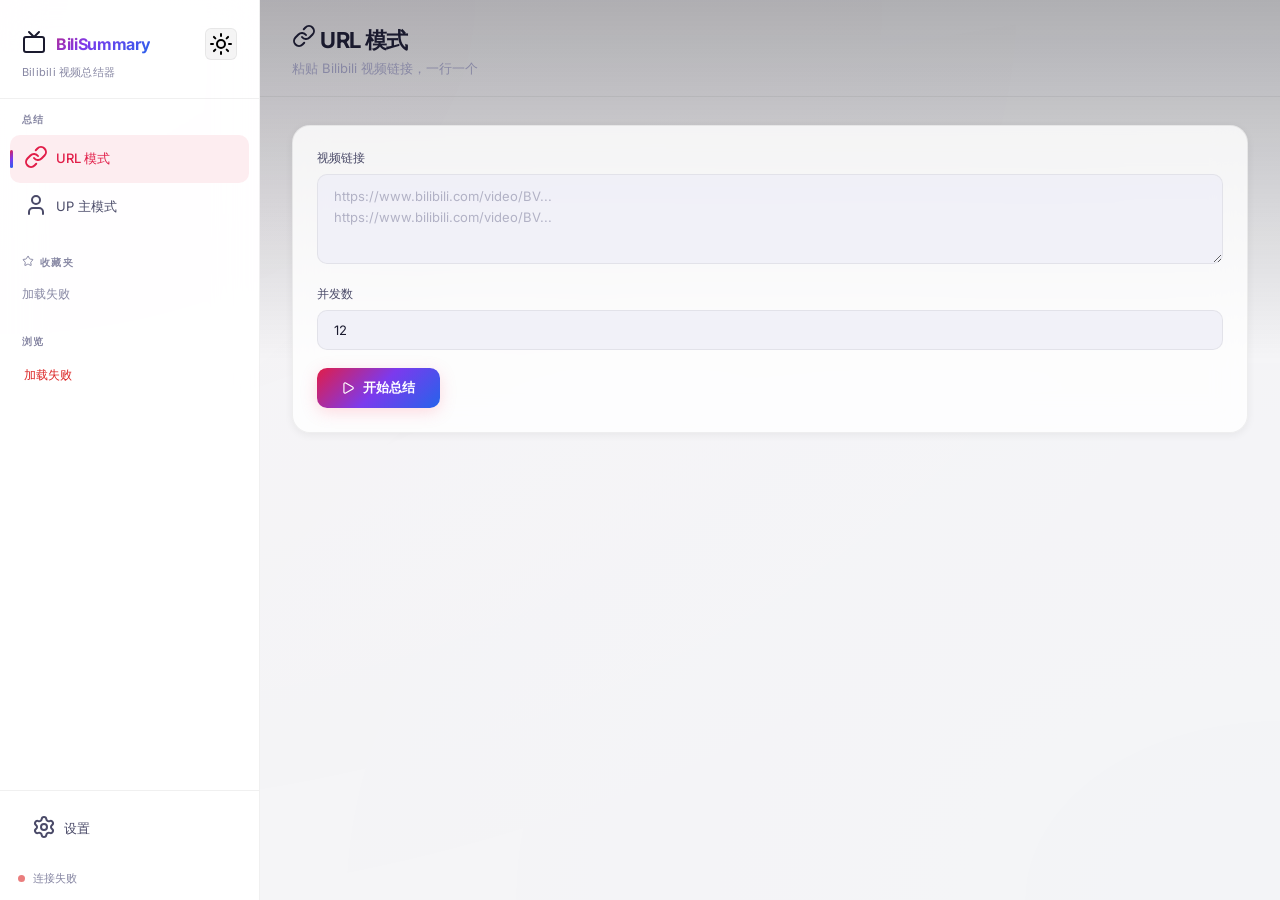
==== static/index.html @ d5f8e728 "improve: 全面优化 - 浏览页按钮/ASR重试/Lucide离线/loading状态/依赖补全" ====
<!DOCTYPE html>
<html lang="zh-CN">

<head>
    <meta charset="UTF-8">
    <meta name="viewport" content="width=device-width, initial-scale=1.0">
    <title>Bilibili 视频总结器</title>
    <link rel="stylesheet" href="/static/style.css">
    <script src="/static/lucide.min.js"></script>
</head>

<body>
    <!-- Floating toast notifications -->
    <div id="toastContainer" class="toast-container"></div>
    <div class="app">
        <!-- Sidebar -->
        <aside class="sidebar">
            <div class="sidebar-header">
                <div class="header-row">
                    <h1><span class="icon"><i data-lucide="tv" class="lucide-icon"></i></span> BiliSummary</h1>
                    <button class="theme-toggle" id="themeToggle" onclick="toggleTheme()" title="切换主题">
                        <i data-lucide="moon" class="lucide-icon" id="themeIcon"></i>
                    </button>
                </div>
                <div class="subtitle">Bilibili 视频总结器</div>
            </div>
            <nav class="sidebar-nav">
                <!-- Summarize -->
                <div class="nav-section">
                    <div class="nav-section-title">总结</div>
                    <div class="nav-item active" data-page="url-page">
                        <span class="icon"><i data-lucide="link" class="lucide-icon"></i></span> URL 模式
                    </div>
                    <div class="nav-item" data-page="user-page">
                        <span class="icon"><i data-lucide="user" class="lucide-icon"></i></span> UP 主模式
                    </div>
                </div>
                <!-- Favorites — dynamically populated -->
                <div class="nav-section">
                    <div class="nav-section-title"><i data-lucide="star" class="lucide-icon"
                            style="width:12px;height:12px;vertical-align:-1px;margin-right:2px;"></i> 收藏夹</div>
                    <div id="sidebarFavorites"></div>
                </div>
                <!-- Browse — dynamically populated -->
                <div class="nav-section">
                    <div class="nav-section-title">浏览</div>
                    <div id="sidebarBrowse"></div>
                </div>
            </nav>
            <div class="sidebar-footer">
                <div class="nav-item" data-page="settings-page" style="margin-bottom:8px;">
                    <span class="icon"><i data-lucide="settings" class="lucide-icon"></i></span> 设置
                </div>
                <div class="status-row">
                    <span class="status-dot" id="statusDot"></span>
                    <span class="status-text" id="statusText">检查中...</span>
                </div>
                <button class="btn-footer" id="loginBtn" onclick="startLogin()" style="display:none;">
                    <i data-lucide="key-round" class="lucide-icon" style="width:14px;height:14px;"></i> 登录
                </button>
                <button class="btn-footer btn-footer-danger" id="logoutBtn" onclick="doLogout()"
                    style="display:none;">退出登录</button>
            </div>
        </aside>

        <!-- Main Content -->
        <main class="main">
            <!-- URL Page -->
            <div class="page active" id="url-page">
                <div class="main-header">
                    <h2><i data-lucide="link" class="lucide-icon"></i> URL 模式</h2>
                    <p>粘贴 Bilibili 视频链接，一行一个</p>
                </div>
                <div class="main-body">
                    <div class="card">
                        <div class="form-group">
                            <label>视频链接</label>
                            <textarea id="urlInput"
                                placeholder="https://www.bilibili.com/video/BV...&#10;https://www.bilibili.com/video/BV..."></textarea>
                        </div>
                        <div class="input-row">
                            <div class="form-group">
                                <label>并发数</label>
                                <input class="input" id="urlConcurrency" type="number" value="12">
                            </div>
                        </div>
                        <button class="btn btn-primary" id="urlSubmit" onclick="submitURL()">
                            <i data-lucide="play" class="lucide-icon" style="width:14px;height:14px;"></i> 开始总结
                        </button>
                    </div>
                    <div class="progress-area" id="urlProgress">
                        <div class="card">
                            <div class="card-title"><i data-lucide="bar-chart-3" class="lucide-icon"
                                    style="width:15px;height:15px;"></i> 进度</div>
                            <div class="progress-bar-container">
                                <div class="progress-bar" id="urlProgressBar"></div>
                            </div>
                            <div class="progress-stats" id="urlStats"></div>
                            <div class="log-container" id="urlLog"></div>
                        </div>
                    </div>
                    <div class="results-area" id="urlResults"></div>
                </div>
            </div>

            <!-- User Page -->
            <div class="page" id="user-page">
                <div class="main-header">
                    <h2><i data-lucide="user" class="lucide-icon"></i> UP 主模式</h2>
                    <p>输入 UP 主的名字或 UID，批量总结视频</p>
                </div>
                <div class="main-body">
                    <div class="card">
                        <div class="form-group">
                            <label>UP 主名字 / UID</label>
                            <input class="input" id="userInput" placeholder="例如：成长曲奇 或 3493293337873099">
                        </div>
                        <div class="input-row">
                            <div class="form-group">
                                <label>视频数量</label>
                                <input class="input" id="userCount" type="number" value="50">
                            </div>
                            <div class="form-group">
                                <label>并发数</label>
                                <input class="input" id="userConcurrency" type="number" value="12">
                            </div>
                        </div>
                        <button class="btn btn-primary" id="userSubmit" onclick="submitUser()">
                            <i data-lucide="play" class="lucide-icon" style="width:14px;height:14px;"></i> 开始总结
                        </button>
                    </div>
                    <div class="progress-area" id="userProgress">
                        <div class="card">
                            <div class="card-title"><i data-lucide="bar-chart-3" class="lucide-icon"
                                    style="width:15px;height:15px;"></i> 进度</div>
                            <div class="progress-bar-container">
                                <div class="progress-bar" id="userProgressBar"></div>
                            </div>
                            <div class="progress-stats" id="userStats"></div>
                            <div class="log-container" id="userLog"></div>
                        </div>
                    </div>
                    <div class="results-area" id="userResults"></div>
                </div>
            </div>

            <!-- Favorites Browse Page -->
            <div class="page" id="fav-page">
                <div class="main-header">
                    <h2 id="favBrowseTitle"><i data-lucide="star" class="lucide-icon"></i> 收藏夹</h2>
                    <p id="favBrowseSubtitle">选择左侧收藏夹查看视频</p>
                </div>
                <div class="main-body">
                    <div class="video-grid" id="favVideoGrid"></div>
                    <div class="fav-auto-progress" id="favAutoProgress"></div>
                    <div class="load-more-container" id="favLoadMore" style="display:none;">
                        <button class="btn btn-secondary" onclick="loadMoreFavoriteVideos()">加载更多</button>
                    </div>
                    <!-- Reading view -->
                    <div class="reading-view" id="favReadingView" style="display:none;">
                        <div class="reading-header"
                            style="display:flex;justify-content:space-between;align-items:center;margin-bottom:12px;">
                            <div class="back-btn" onclick="closeFavReading()" style="margin-bottom:0;">← 返回列表</div>
                            <div id="favReadingActions" style="display:flex;gap:8px;"></div>
                        </div>
                        <div class="reading-content" id="favReadingContent"></div>
                    </div>
                </div>
            </div>

            <!-- Browse Page -->
            <div class="page" id="browse-page">
                <div class="main-header" id="browseHeader">
                    <h2 id="browseTitle"><i data-lucide="book-open" class="lucide-icon"></i> 浏览总结</h2>
                    <p id="browseSubtitle">选择左侧分类查看</p>
                </div>
                <div class="main-body">
                    <div id="browseList"></div>
                    <div class="reading-view" id="readingView">
                        <div class="back-btn" onclick="closeReading()">← 返回列表</div>
                        <div id="readingActions" style="display:flex;gap:8px;margin-bottom:8px;"></div>
                        <div class="reading-content" id="readingContent"></div>
                    </div>
                </div>
            </div>

            <!-- Settings Page -->
            <div class="page" id="settings-page">
                <div class="main-header">
                    <h2><i data-lucide="settings" class="lucide-icon"></i> 设置</h2>
                    <p>API 配置与模型选择</p>
                </div>
                <div class="main-body">
                    <div class="card">
                        <div class="card-title"><i data-lucide="key-round" class="lucide-icon"
                                style="width:15px;height:15px;"></i> API 配置</div>
                        <div class="form-group">
                            <label>API Base URL</label>
                            <input class="input" id="settingsBaseUrl"
                                placeholder="https://open.bigmodel.cn/api/anthropic">
                        </div>
                        <div class="form-group">
                            <label>API Token</label>
                            <div style="display:flex;gap:8px;">
                                <input class="input" id="settingsToken" type="password" placeholder="输入 API Token"
                                    style="flex:1;">
                                <button class="btn btn-secondary" onclick="toggleTokenVisibility()"
                                    style="padding:6px 10px;font-size:12px;" id="toggleTokenBtn">
                                    <i data-lucide="eye" class="lucide-icon" style="width:14px;height:14px;"
                                        id="tokenEyeIcon"></i>
                                </button>
                            </div>
                        </div>
                        <div class="form-group">
                            <label>默认模型</label>
                            <input class="input" id="settingsModel" placeholder="手动输入模型名称，或从下方列表选择">
                        </div>
                        <button class="btn btn-primary" onclick="saveSettings()" style="margin-top:8px;">
                            <i data-lucide="save" class="lucide-icon" style="width:14px;height:14px;"></i> 保存配置
                        </button>
                        <div id="settingsSaveStatus" style="margin-top:8px;font-size:13px;"></div>
                    </div>
                    <div class="card" style="margin-top:16px;">
                        <div style="display:flex;justify-content:space-between;align-items:center;">
                            <div class="card-title" style="margin:0;"><i data-lucide="cpu" class="lucide-icon"
                                    style="width:15px;height:15px;"></i> 可用模型</div>
                            <button class="btn btn-secondary" onclick="loadModels()"
                                style="padding:4px 12px;font-size:12px;">
                                <i data-lucide="refresh-cw" class="lucide-icon" style="width:12px;height:12px;"></i>
                                刷新列表
                            </button>
                        </div>
                        <div id="modelList" style="margin-top:12px;">
                            <p style="color:var(--text-muted);font-size:13px;">点击「刷新列表」获取可用模型</p>
                        </div>
                    </div>
                </div>
            </div>
        </main>
    </div>

    <!-- QR Login Modal -->
    <div class="modal-overlay" id="loginModal">
        <div class="modal">
            <div class="modal-header">
                <h3><i data-lucide="smartphone" class="lucide-icon"></i> 扫码登录 Bilibili</h3>
                <div class="modal-close" onclick="closeLoginModal()">✕</div>
            </div>
            <div class="modal-body">
                <div class="qr-container" id="qrContainer">
                    <div class="qr-loading"><span class="spinner"></span> 生成二维码中...</div>
                </div>
                <div class="qr-status" id="qrStatus">请使用 Bilibili App 扫描二维码</div>
            </div>
        </div>
    </div>

    <script src="/static/app.js"></script>
    <script>
        // Initialize Lucide icons after DOM & app.js loaded
        lucide.createIcons();
    </script>
</body>

</html>
---- static/style.css ----
/* =============================================
   BiliSummary — Premium Dark Glassmorphism
   ============================================= */

@import url('https://fonts.googleapis.com/css2?family=Inter:wght@300;400;500;600;700&display=swap');

:root {
    /* ---- Background ---- */
    --bg-base: #08080e;
    --bg-sidebar: rgba(14, 14, 22, 0.92);
    --bg-card: rgba(18, 18, 32, 0.72);
    --bg-card-hover: rgba(24, 24, 42, 0.82);
    --bg-input: rgba(16, 16, 30, 0.85);
    --bg-elevated: rgba(28, 28, 48, 0.6);

    /* ---- Borders ---- */
    --border: rgba(255, 255, 255, 0.05);
    --border-hover: rgba(255, 255, 255, 0.1);
    --border-focus: rgba(251, 113, 133, 0.4);

    /* ---- Text ---- */
    --text-primary: #f0f0f8;
    --text-secondary: #9494b0;
    --text-muted: #5a5a72;

    /* ---- Bilibili-inspired accent (pink→blue gradient) ---- */
    --accent: #fb7185;
    --accent-hover: #f472b6;
    --accent-blue: #60a5fa;
    --accent-glow: rgba(251, 113, 133, 0.18);
    --accent-gradient: linear-gradient(135deg, #fb7185, #a78bfa, #60a5fa);

    /* ---- Semantic ---- */
    --success: #34d399;
    --warning: #fbbf24;
    --error: #f87171;
    --info: #60a5fa;

    /* ---- Shapes ---- */
    --radius-xs: 6px;
    --radius-sm: 10px;
    --radius-md: 14px;
    --radius-lg: 18px;

    --shadow-sm: 0 2px 8px rgba(0, 0, 0, 0.4);
    --shadow-md: 0 8px 32px rgba(0, 0, 0, 0.5);
    --shadow-glow: 0 0 40px rgba(251, 113, 133, 0.08);

    /* ---- Log container ---- */
    --log-bg: rgba(0, 0, 0, 0.35);
    --log-border: rgba(255, 255, 255, 0.03);
}

/* ---- Light Mode ---- */
[data-theme="light"] {
    --bg-base: #f5f5f7;
    --bg-sidebar: rgba(255, 255, 255, 0.92);
    --bg-card: rgba(255, 255, 255, 0.8);
    --bg-card-hover: rgba(245, 245, 250, 0.9);
    --bg-input: rgba(240, 240, 248, 0.9);
    --bg-elevated: rgba(250, 250, 255, 0.7);

    --border: rgba(0, 0, 0, 0.06);
    --border-hover: rgba(0, 0, 0, 0.12);
    --border-focus: rgba(219, 39, 119, 0.4);

    --text-primary: #1a1a2e;
    --text-secondary: #4a4a68;
    --text-muted: #8888a4;

    --accent: #e11d48;
    --accent-hover: #db2777;
    --accent-glow: rgba(225, 29, 72, 0.08);
    --accent-gradient: linear-gradient(135deg, #e11d48, #7c3aed, #2563eb);

    --success: #059669;
    --warning: #d97706;
    --error: #dc2626;
    --info: #2563eb;

    --shadow-sm: 0 2px 8px rgba(0, 0, 0, 0.06);
    --shadow-md: 0 8px 32px rgba(0, 0, 0, 0.1);
    --shadow-glow: 0 0 40px rgba(225, 29, 72, 0.04);

    --log-bg: rgba(0, 0, 0, 0.03);
    --log-border: rgba(0, 0, 0, 0.06);
}

* {
    margin: 0;
    padding: 0;
    box-sizing: border-box;
}

body {
    font-family: 'Inter', -apple-system, BlinkMacSystemFont, 'SF Pro Display', sans-serif;
    background: var(--bg-base);
    color: var(--text-primary);
    height: 100vh;
    overflow: hidden;
    -webkit-font-smoothing: antialiased;
    -moz-osx-font-smoothing: grayscale;
}

/* ---- Ambient background glow ---- */
body::before {
    content: '';
    position: fixed;
    top: -50%;
    left: -50%;
    width: 200%;
    height: 200%;
    background: radial-gradient(ellipse at 25% 25%, rgba(251, 113, 133, 0.04) 0%, transparent 50%),
        radial-gradient(ellipse at 75% 75%, rgba(96, 165, 250, 0.03) 0%, transparent 50%);
    pointer-events: none;
    z-index: 0;
    transition: opacity 0.3s ease;
}

[data-theme="light"] body::before {
    opacity: 0.3;
}

/* ---- Theme Toggle Button ---- */
.header-row {
    display: flex;
    align-items: center;
    justify-content: space-between;
}

.theme-toggle {
    width: 32px;
    height: 32px;
    border: 1px solid var(--border);
    border-radius: var(--radius-xs);
    background: rgba(255, 255, 255, 0.04);
    cursor: pointer;
    font-size: 16px;
    display: flex;
    align-items: center;
    justify-content: center;
    transition: all 0.25s ease;
    -webkit-app-region: no-drag;
}

.theme-toggle:hover {
    background: rgba(255, 255, 255, 0.08);
    border-color: var(--border-hover);
    transform: rotate(15deg);
}

[data-theme="light"] .theme-toggle {
    background: rgba(0, 0, 0, 0.04);
}

[data-theme="light"] .theme-toggle:hover {
    background: rgba(0, 0, 0, 0.08);
}

/* ===================== LAYOUT ===================== */
.app {
    display: flex;
    height: 100vh;
    position: relative;
    z-index: 1;
}

/* ===================== SIDEBAR ===================== */
.sidebar {
    width: 260px;
    min-width: 260px;
    background: var(--bg-sidebar);
    border-right: 1px solid var(--border);
    display: flex;
    flex-direction: column;
    backdrop-filter: blur(20px) saturate(1.2);
    -webkit-app-region: drag;
}

.sidebar-header {
    padding: 28px 22px 18px;
    border-bottom: 1px solid var(--border);
}

.sidebar-header h1 {
    font-size: 16px;
    font-weight: 700;
    display: flex;
    align-items: center;
    gap: 10px;
    letter-spacing: -0.02em;
    background: var(--accent-gradient);
    -webkit-background-clip: text;
    -webkit-text-fill-color: transparent;
    background-clip: text;
}

.sidebar-header h1 .icon {
    font-size: 22px;
    -webkit-text-fill-color: initial;
}

.sidebar-header .subtitle {
    font-size: 11px;
    color: var(--text-muted);
    margin-top: 5px;
    letter-spacing: 0.02em;
}

.sidebar-nav {
    flex: 1;
    padding: 14px 10px;
    overflow-y: auto;
    -webkit-app-region: no-drag;
}

.nav-section {
    margin-bottom: 24px;
}

.nav-section-title {
    font-size: 10px;
    font-weight: 600;
    text-transform: uppercase;
    letter-spacing: 1.2px;
    color: var(--text-muted);
    padding: 0 12px;
    margin-bottom: 8px;
}

/* ---- Nav Items ---- */
.nav-item {
    display: flex;
    align-items: center;
    gap: 10px;
    padding: 10px 14px;
    border-radius: var(--radius-sm);
    cursor: pointer;
    font-size: 13px;
    font-weight: 400;
    color: var(--text-secondary);
    transition: all 0.2s cubic-bezier(0.4, 0, 0.2, 1);
    -webkit-app-region: no-drag;
    position: relative;
}

.nav-item:hover {
    background: rgba(255, 255, 255, 0.04);
    color: var(--text-primary);
    transform: translateX(2px);
}

.nav-item.active {
    background: var(--accent-glow);
    color: var(--accent);
    font-weight: 500;
}

.nav-item.active::before {
    content: '';
    position: absolute;
    left: 0;
    top: 50%;
    transform: translateY(-50%);
    width: 3px;
    height: 18px;
    background: var(--accent-gradient);
    border-radius: 2px;
}

.nav-item .icon {
    font-size: 16px;
    width: 22px;
    text-align: center;
}

/* ---- Expandable Parents ---- */
.nav-parent {
    display: flex;
    align-items: center;
    gap: 10px;
    padding: 10px 14px;
    border-radius: var(--radius-sm);
    cursor: pointer;
    font-size: 13px;
    color: var(--text-secondary);
    transition: all 0.2s cubic-bezier(0.4, 0, 0.2, 1);
    -webkit-app-region: no-drag;
    user-select: none;
}

.nav-parent:hover {
    background: rgba(255, 255, 255, 0.04);
    color: var(--text-primary);
}

.nav-parent .label {
    flex: 1;
    font-weight: 450;
}

.nav-parent .count {
    font-size: 10px;
    font-weight: 500;
    background: rgba(255, 255, 255, 0.06);
    padding: 2px 7px;
    border-radius: 10px;
    color: var(--text-muted);
}

.nav-parent .chevron {
    font-size: 10px;
    color: var(--text-muted);
    transition: transform 0.25s cubic-bezier(0.4, 0, 0.2, 1);
}

.nav-parent.expanded .chevron {
    transform: rotate(90deg);
}

.nav-children {
    display: none;
    padding-left: 20px;
    overflow: hidden;
}

.nav-parent.expanded+.nav-children {
    display: block;
    animation: slideDown 0.2s ease;
}

@keyframes slideDown {
    from {
        opacity: 0;
        transform: translateY(-4px);
    }

    to {
        opacity: 1;
        transform: translateY(0);
    }
}

.nav-child {
    display: flex;
    align-items: center;
    gap: 8px;
    padding: 8px 12px;
    border-radius: var(--radius-xs);
    cursor: pointer;
    font-size: 12px;
    color: var(--text-muted);
    transition: all 0.2s cubic-bezier(0.4, 0, 0.2, 1);
    -webkit-app-region: no-drag;
}

.nav-child:hover {
    background: rgba(255, 255, 255, 0.04);
    color: var(--text-secondary);
    transform: translateX(2px);
}

.nav-child.active {
    background: var(--accent-glow);
    color: var(--accent);
    font-weight: 500;
}

.nav-child .child-label {
    flex: 1;
    overflow: hidden;
    text-overflow: ellipsis;
    white-space: nowrap;
}

.nav-child .child-count {
    font-size: 10px;
    color: var(--text-muted);
    opacity: 0.7;
}

/* ---- Status Footer ---- */
.sidebar-footer {
    padding: 14px 18px;
    border-top: 1px solid var(--border);
    -webkit-app-region: no-drag;
    display: flex;
    flex-direction: column;
    gap: 10px;
}

.status-row {
    display: flex;
    align-items: center;
    gap: 8px;
}

.status-dot {
    width: 7px;
    height: 7px;
    border-radius: 50%;
    flex-shrink: 0;
}

.status-dot.online {
    background: var(--success);
    box-shadow: 0 0 8px rgba(52, 211, 153, 0.5);
    animation: pulse 2s ease infinite;
}

.status-dot.offline {
    background: var(--error);
    opacity: 0.6;
}

@keyframes pulse {

    0%,
    100% {
        opacity: 1;
    }

    50% {
        opacity: 0.5;
    }
}

.status-text {
    font-size: 11px;
    color: var(--text-muted);
    letter-spacing: 0.01em;
}

.btn-footer {
    width: 100%;
    padding: 8px 14px;
    border: 1px solid var(--border);
    border-radius: var(--radius-xs);
    background: rgba(255, 255, 255, 0.04);
    color: var(--text-secondary);
    font-family: inherit;
    font-size: 12px;
    font-weight: 500;
    cursor: pointer;
    transition: all 0.2s ease;
    display: flex;
    align-items: center;
    justify-content: center;
    gap: 6px;
}

.btn-footer:hover {
    background: rgba(255, 255, 255, 0.08);
    border-color: var(--border-hover);
    color: var(--text-primary);
}

.btn-footer-danger:hover {
    background: rgba(248, 113, 113, 0.1);
    border-color: rgba(248, 113, 113, 0.3);
    color: var(--error);
}

/* ===================== MODAL ===================== */
.modal-overlay {
    display: none;
    position: fixed;
    top: 0;
    left: 0;
    width: 100%;
    height: 100%;
    background: rgba(0, 0, 0, 0.65);
    backdrop-filter: blur(8px);
    z-index: 1000;
    justify-content: center;
    align-items: center;
}

.modal-overlay.active {
    display: flex;
    animation: fadeIn 0.25s ease;
}

@keyframes fadeIn {
    from {
        opacity: 0;
    }

    to {
        opacity: 1;
    }
}

.modal {
    background: var(--bg-sidebar);
    border: 1px solid var(--border-hover);
    border-radius: var(--radius-lg);
    width: 360px;
    box-shadow: 0 24px 64px rgba(0, 0, 0, 0.6);
    animation: modalIn 0.3s cubic-bezier(0.4, 0, 0.2, 1);
}

@keyframes modalIn {
    from {
        opacity: 0;
        transform: scale(0.95) translateY(8px);
    }

    to {
        opacity: 1;
        transform: scale(1) translateY(0);
    }
}

.modal-header {
    display: flex;
    align-items: center;
    justify-content: space-between;
    padding: 20px 24px 14px;
    border-bottom: 1px solid var(--border);
}

.modal-header h3 {
    font-size: 15px;
    font-weight: 600;
    letter-spacing: -0.01em;
}

.modal-close {
    width: 28px;
    height: 28px;
    display: flex;
    align-items: center;
    justify-content: center;
    border-radius: 6px;
    cursor: pointer;
    color: var(--text-muted);
    font-size: 14px;
    transition: all 0.2s;
}

.modal-close:hover {
    background: rgba(255, 255, 255, 0.06);
    color: var(--text-primary);
}

.modal-body {
    padding: 24px;
    display: flex;
    flex-direction: column;
    align-items: center;
    gap: 16px;
}

.qr-container {
    width: 220px;
    height: 220px;
    display: flex;
    align-items: center;
    justify-content: center;
    background: white;
    border-radius: var(--radius-md);
    overflow: hidden;
}

.qr-container img {
    width: 100%;
    height: 100%;
    object-fit: contain;
}

.qr-loading {
    display: flex;
    align-items: center;
    gap: 8px;
    color: #333;
    font-size: 13px;
}

.qr-status {
    font-size: 12px;
    color: var(--text-muted);
    text-align: center;
    min-height: 18px;
    transition: color 0.2s;
}

.qr-status.success {
    color: var(--success);
    font-weight: 500;
}

.qr-status.scanned {
    color: var(--accent);
}

.qr-status.error {
    color: var(--error);
}

/* ===================== MAIN CONTENT ===================== */
.main {
    flex: 1;
    display: flex;
    flex-direction: column;
    overflow: hidden;
    background: linear-gradient(180deg, rgba(14, 14, 22, 0.3) 0%, transparent 40%);
}

.main-header {
    padding: 24px 32px 18px;
    border-bottom: 1px solid var(--border);
    -webkit-app-region: drag;
}

.main-header h2 {
    font-size: 22px;
    font-weight: 700;
    letter-spacing: -0.03em;
}

.main-header p {
    font-size: 13px;
    color: var(--text-muted);
    margin-top: 4px;
}

.main-body {
    flex: 1;
    overflow-y: auto;
    padding: 28px 32px;
}

/* ---- Pages ---- */
.page {
    display: none;
    flex-direction: column;
    overflow: hidden;
}

.page.active {
    display: flex;
    flex: 1;
    animation: pageIn 0.3s cubic-bezier(0.4, 0, 0.2, 1);
}

@keyframes pageIn {
    from {
        opacity: 0;
        transform: translateY(6px);
    }

    to {
        opacity: 1;
        transform: translateY(0);
    }
}

/* ===================== CARDS ===================== */
.card {
    background: var(--bg-card);
    border: 1px solid var(--border);
    border-radius: var(--radius-lg);
    padding: 24px;
    margin-bottom: 20px;
    backdrop-filter: blur(16px) saturate(1.1);
    transition: border-color 0.3s ease, box-shadow 0.3s ease;
    box-shadow: var(--shadow-sm);
}

.card:hover {
    border-color: var(--border-hover);
    box-shadow: var(--shadow-md);
}

.card-title {
    font-size: 14px;
    font-weight: 600;
    margin-bottom: 18px;
    display: flex;
    align-items: center;
    gap: 8px;
    letter-spacing: -0.01em;
}

/* ===================== FORM ===================== */
.form-group {
    margin-bottom: 18px;
}

.form-group label {
    display: block;
    font-size: 12px;
    font-weight: 500;
    color: var(--text-secondary);
    margin-bottom: 7px;
    letter-spacing: 0.01em;
}

.input,
textarea {
    width: 100%;
    padding: 11px 16px;
    background: var(--bg-input);
    border: 1px solid var(--border);
    border-radius: var(--radius-sm);
    color: var(--text-primary);
    font-family: inherit;
    font-size: 13px;
    outline: none;
    transition: border-color 0.25s ease, box-shadow 0.25s ease;
}

.input:focus,
textarea:focus {
    border-color: var(--border-focus);
    box-shadow: 0 0 0 3px rgba(251, 113, 133, 0.1), 0 0 20px rgba(251, 113, 133, 0.05);
}

.input::placeholder,
textarea::placeholder {
    color: var(--text-muted);
    opacity: 0.6;
}

textarea {
    resize: vertical;
    min-height: 90px;
    line-height: 1.6;
}

.input-row {
    display: flex;
    gap: 14px;
}

.input-row .form-group {
    flex: 1;
}

/* ===================== BUTTONS ===================== */
.btn {
    display: inline-flex;
    align-items: center;
    justify-content: center;
    gap: 8px;
    padding: 11px 24px;
    border: none;
    border-radius: var(--radius-sm);
    font-family: inherit;
    font-size: 13px;
    font-weight: 600;
    cursor: pointer;
    transition: all 0.25s cubic-bezier(0.4, 0, 0.2, 1);
    letter-spacing: 0.01em;
}

.btn-primary {
    background: var(--accent-gradient);
    color: white;
    box-shadow: 0 4px 16px rgba(251, 113, 133, 0.25);
}

.btn-primary:hover {
    transform: translateY(-2px);
    box-shadow: 0 8px 28px rgba(251, 113, 133, 0.35);
    filter: brightness(1.1);
}

.btn-primary:active {
    transform: translateY(0);
    box-shadow: 0 2px 8px rgba(251, 113, 133, 0.2);
}

.btn-primary:disabled {
    opacity: 0.5;
    cursor: not-allowed;
    transform: none;
    filter: none;
}

/* ===================== PROGRESS ===================== */
.progress-area {
    display: none;
    margin-top: 16px;
}

.progress-area.active {
    display: block;
}

.progress-bar-container {
    height: 4px;
    background: rgba(255, 255, 255, 0.05);
    border-radius: 2px;
    overflow: hidden;
    margin-bottom: 14px;
}

.progress-bar {
    height: 100%;
    background: var(--accent-gradient);
    border-radius: 2px;
    width: 0%;
    transition: width 0.4s cubic-bezier(0.4, 0, 0.2, 1);
    box-shadow: 0 0 12px rgba(251, 113, 133, 0.3);
}

.progress-stats {
    display: flex;
    gap: 18px;
    margin-bottom: 14px;
    font-size: 12px;
    color: var(--text-secondary);
}

.progress-stats .stat {
    display: flex;
    align-items: center;
    gap: 5px;
}

.progress-stats .stat .num {
    font-weight: 600;
    color: var(--text-primary);
}

.log-container {
    background: var(--log-bg);
    border: 1px solid var(--log-border);
    border-radius: var(--radius-sm);
    max-height: 280px;
    overflow-y: auto;
    font-family: 'SF Mono', 'Fira Code', 'JetBrains Mono', monospace;
    font-size: 11.5px;
    line-height: 1.8;
    padding: 14px 18px;
}

.log-entry {
    color: var(--text-muted);
    animation: logIn 0.25s ease;
}

.log-entry.success {
    color: var(--success);
}

.log-entry.error {
    color: var(--error);
}

.log-entry.warning {
    color: var(--warning);
}

.log-entry.info {
    color: var(--info);
}

.log-entry.skip {
    color: var(--text-muted);
    opacity: 0.7;
}

@keyframes logIn {
    from {
        opacity: 0;
        transform: translateX(-6px);
    }

    to {
        opacity: 1;
        transform: translateX(0);
    }
}

/* ===================== INLINE RESULTS ===================== */
.results-area {
    margin-top: 20px;
}

.result-card {
    background: var(--bg-card);
    border: 1px solid var(--border);
    border-radius: var(--radius-md);
    margin-bottom: 12px;
    overflow: hidden;
    animation: cardIn 0.35s cubic-bezier(0.4, 0, 0.2, 1);
    transition: border-color 0.2s;
}

.result-card:hover {
    border-color: var(--border-hover);
}

@keyframes cardIn {
    from {
        opacity: 0;
        transform: translateY(8px);
    }

    to {
        opacity: 1;
        transform: translateY(0);
    }
}

.result-card-header {
    display: flex;
    align-items: center;
    gap: 12px;
    padding: 16px 20px;
    cursor: pointer;
    transition: background 0.2s;
}

.result-card-header:hover {
    background: rgba(255, 255, 255, 0.02);
}

.result-card-header .title {
    flex: 1;
    font-size: 13px;
    font-weight: 500;
}

.result-card-header .badge {
    font-size: 11px;
    padding: 3px 10px;
    border-radius: 6px;
    font-weight: 500;
    letter-spacing: 0.01em;
}

.badge-success {
    background: rgba(52, 211, 153, 0.12);
    color: var(--success);
}

.badge-skip {
    background: rgba(90, 90, 114, 0.15);
    color: var(--text-muted);
}

.badge-warning {
    background: rgba(251, 191, 36, 0.12);
    color: var(--warning);
}

.badge-error {
    background: rgba(248, 113, 113, 0.12);
    color: var(--error);
}

.result-card-header .chevron {
    font-size: 12px;
    color: var(--text-muted);
    transition: transform 0.25s cubic-bezier(0.4, 0, 0.2, 1);
}

.result-card.expanded .chevron {
    transform: rotate(90deg);
}

.result-card-body {
    display: none;
    padding: 0 20px 20px;
    border-top: 1px solid var(--border);
}

.result-card.expanded .result-card-body {
    display: block;
}

/* ===================== BROWSE LIST ===================== */
.summary-item {
    display: flex;
    align-items: center;
    gap: 14px;
    padding: 14px 18px;
    border-radius: var(--radius-sm);
    cursor: pointer;
    transition: all 0.2s cubic-bezier(0.4, 0, 0.2, 1);
    border: 1px solid transparent;
    margin-bottom: 4px;
}

.summary-item:hover {
    background: var(--bg-card);
    border-color: var(--border);
    transform: translateX(4px);
    box-shadow: var(--shadow-sm);
}

.summary-item .title {
    flex: 1;
    font-size: 13px;
    font-weight: 450;
    white-space: nowrap;
    overflow: hidden;
    text-overflow: ellipsis;
    color: var(--text-secondary);
    transition: color 0.2s;
}

.summary-item:hover .title {
    color: var(--text-primary);
}

.summary-item .icon {
    color: var(--text-muted);
    font-size: 15px;
}

/* ===================== READING VIEW ===================== */
.reading-view {
    display: none;
}

.reading-view.active {
    display: block;
    animation: pageIn 0.3s ease;
}

.reading-view .back-btn {
    display: inline-flex;
    align-items: center;
    gap: 6px;
    font-size: 12px;
    font-weight: 500;
    color: var(--text-muted);
    cursor: pointer;
    margin-bottom: 20px;
    padding: 7px 12px;
    border-radius: var(--radius-xs);
    transition: all 0.2s;
    border: 1px solid transparent;
}

.reading-view .back-btn:hover {
    background: rgba(255, 255, 255, 0.04);
    border-color: var(--border);
    color: var(--text-primary);
}

.reading-content {
    line-height: 1.85;
    font-size: 14px;
    color: var(--text-secondary);
}

.reading-content h1 {
    font-size: 24px;
    font-weight: 700;
    color: var(--text-primary);
    margin-bottom: 10px;
    letter-spacing: -0.03em;
}

.reading-content h2 {
    font-size: 18px;
    font-weight: 600;
    margin-top: 28px;
    margin-bottom: 14px;
    background: var(--accent-gradient);
    -webkit-background-clip: text;
    -webkit-text-fill-color: transparent;
    background-clip: text;
}

.reading-content h3 {
    font-size: 15px;
    font-weight: 600;
    color: var(--text-primary);
    margin-top: 22px;
    margin-bottom: 10px;
}

.reading-content p {
    margin-bottom: 14px;
    color: var(--text-secondary);
}

.reading-content strong {
    color: var(--text-primary);
    font-weight: 600;
}

.reading-content ul,
.reading-content ol {
    padding-left: 22px;
    margin-bottom: 14px;
}

.reading-content li {
    margin-bottom: 8px;
    color: var(--text-secondary);
}

.reading-content li::marker {
    color: var(--accent);
}

.reading-content hr {
    border: none;
    border-top: 1px solid var(--border);
    margin: 24px 0;
}

.reading-content a.ext-link,
.reading-content a {
    color: var(--accent);
    text-decoration: none;
    border-bottom: 1px solid rgba(251, 113, 133, 0.3);
    transition: all 0.2s ease;
    cursor: pointer;
}

.reading-content a.ext-link:hover,
.reading-content a:hover {
    color: var(--accent-hover);
    border-bottom-color: var(--accent-hover);
}

.reading-content a.ext-link::after {
    content: ' ↗';
    font-size: 10px;
    opacity: 0.5;
}

/* ===================== EMPTY STATE ===================== */
.empty-state {
    text-align: center;
    padding: 80px 20px;
    color: var(--text-muted);
}

.empty-state .icon {
    font-size: 52px;
    margin-bottom: 18px;
    opacity: 0.25;
}

.empty-state p {
    font-size: 13px;
    letter-spacing: 0.01em;
}

/* ===================== SCROLLBAR ===================== */
::-webkit-scrollbar {
    width: 5px;
}

::-webkit-scrollbar-track {
    background: transparent;
}

::-webkit-scrollbar-thumb {
    background: rgba(255, 255, 255, 0.06);
    border-radius: 3px;
}

::-webkit-scrollbar-thumb:hover {
    background: rgba(255, 255, 255, 0.12);
}

/* ===================== SPINNER ===================== */
.spinner {
    display: inline-block;
    width: 16px;
    height: 16px;
    border: 2px solid rgba(255, 255, 255, 0.2);
    border-top-color: white;
    border-radius: 50%;
    animation: spin 0.6s linear infinite;
}

@keyframes spin {
    to {
        transform: rotate(360deg);
    }
}

/* =============================================
   Video Grid — Favorites Browse
   ============================================= */
.video-grid {
    display: grid;
    grid-template-columns: repeat(auto-fill, minmax(150px, 1fr));
    gap: 10px;
    padding: 4px 0;
}

.video-card {
    background: var(--bg-card);
    border: 1px solid var(--border);
    border-radius: var(--radius-sm);
    overflow: hidden;
    cursor: pointer;
    transition: all 0.25s ease;
    position: relative;
}

.video-card:hover {
    background: var(--bg-card-hover);
    border-color: var(--border-hover);
    transform: translateY(-3px);
    box-shadow: var(--shadow-md);
}

.video-card .cover-wrapper {
    position: relative;
    width: 100%;
    padding-top: 56.25%;
    /* 16:9 */
    overflow: hidden;
    background: rgba(0, 0, 0, 0.2);
}

.video-card .cover-wrapper img {
    position: absolute;
    top: 0;
    left: 0;
    width: 100%;
    height: 100%;
    object-fit: cover;
    transition: transform 0.3s ease;
}

.video-card:hover .cover-wrapper img {
    transform: scale(1.05);
}

.video-card .duration-badge {
    position: absolute;
    bottom: 4px;
    right: 4px;
    background: rgba(0, 0, 0, 0.75);
    color: #fff;
    font-size: 10px;
    padding: 1px 4px;
    border-radius: 3px;
    font-family: 'Inter', monospace;
}

.video-card .unfav-btn {
    position: absolute;
    top: 4px;
    left: 4px;
    background: rgba(0, 0, 0, 0.55);
    color: #fff;
    border: none;
    border-radius: 50%;
    width: 22px;
    height: 22px;
    font-size: 11px;
    cursor: pointer;
    display: flex;
    align-items: center;
    justify-content: center;
    opacity: 0;
    transition: opacity 0.2s, background 0.2s;
    z-index: 2;
}

.video-card:hover .unfav-btn {
    opacity: 1;
}

.video-card .unfav-btn:hover {
    background: rgba(239, 68, 68, 0.85);
}

.video-card .summary-badge {
    position: absolute;
    top: 4px;
    right: 4px;
    font-size: 9px;
    font-weight: 600;
    padding: 1px 5px;
    border-radius: 3px;
    text-transform: uppercase;
    letter-spacing: 0.3px;
}

.video-card .summary-badge.done {
    background: rgba(52, 211, 153, 0.9);
    color: #064e3b;
}

.video-card .summary-badge.summarizing {
    background: rgba(251, 191, 36, 0.9);
    color: #78350f;
    animation: pulse 1.5s ease infinite;
}

.video-card .summary-badge.none {
    background: rgba(100, 100, 120, 0.7);
    color: #e0e0e0;
}

.video-card .summary-badge.no_subtitle {
    background: rgba(248, 113, 113, 0.8);
    color: #fff;
}

@keyframes pulse {

    0%,
    100% {
        opacity: 1;
    }

    50% {
        opacity: 0.5;
    }
}

.video-card .card-info {
    padding: 5px 7px 7px;
}

.video-card .card-title {
    font-size: 12px;
    font-weight: 500;
    color: var(--text-primary);
    line-height: 1.35;
    display: -webkit-box;
    -webkit-line-clamp: 2;
    line-clamp: 2;
    -webkit-box-orient: vertical;
    overflow: hidden;
    margin-bottom: 4px;
}

.video-card .card-meta {
    display: flex;
    align-items: center;
    justify-content: space-between;
    font-size: 10px;
    color: var(--text-muted);
}

.video-card .card-meta .upper-name {
    overflow: hidden;
    text-overflow: ellipsis;
    white-space: nowrap;
    max-width: 60%;
}

.video-card .card-meta .play-count {
    flex-shrink: 0;
}

/* Load-more & auto-progress */
.load-more-container {
    text-align: center;
    padding: 20px 0;
}

.btn-secondary {
    background: var(--bg-elevated);
    color: var(--text-primary);
    border: 1px solid var(--border);
    padding: 10px 28px;
    border-radius: var(--radius-sm);
    cursor: pointer;
    font-size: 14px;
    transition: all 0.2s ease;
}

.btn-secondary:hover {
    background: var(--bg-card-hover);
    border-color: var(--border-hover);
}

.fav-auto-progress {
    margin-top: 12px;
    font-size: 12px;
    color: var(--text-secondary);
}

.fav-auto-progress .mini-log {
    background: var(--log-bg);
    border: 1px solid var(--log-border);
    border-radius: var(--radius-xs);
    padding: 8px 12px;
    max-height: 120px;
    overflow-y: auto;
    margin-top: 8px;
}

.fav-auto-progress .mini-log .log-line {
    padding: 2px 0;
    font-size: 11px;
}

/* Fav reading view */
#favReadingView {
    background: var(--bg-card);
    border-radius: var(--radius-md);
    padding: 24px;
}

#favReadingView .back-btn {
    display: inline-block;
    color: var(--accent);
    cursor: pointer;
    font-size: 14px;
    font-weight: 500;
    margin-bottom: 16px;
    transition: color 0.2s;
}

#favReadingView .back-btn:hover {
    color: var(--accent-hover);
}

/* Sidebar favorites folder items */
.fav-folder-item {
    padding: 6px 12px;
    margin: 2px 0;
    border-radius: var(--radius-xs);
    cursor: pointer;
    font-size: 13px;
    color: var(--text-secondary);
    display: flex;
    align-items: center;
    justify-content: space-between;
    transition: all 0.2s ease;
}

.fav-folder-item:hover {
    background: rgba(255, 255, 255, 0.05);
    color: var(--text-primary);
}

.fav-folder-item.active {
    background: var(--accent-glow);
    color: var(--accent);
    font-weight: 500;
}

.fav-folder-item .folder-name {
    overflow: hidden;
    text-overflow: ellipsis;
    white-space: nowrap;
    flex: 1;
}

.fav-folder-item .folder-count {
    font-size: 11px;
    color: var(--text-muted);
    margin-left: 8px;
    flex-shrink: 0;
}

[data-theme="light"] .fav-folder-item:hover {
    background: rgba(0, 0, 0, 0.04);
}

[data-theme="light"] .video-card .duration-badge {
    background: rgba(0, 0, 0, 0.65);
}

/* Collapsible folder list */
.fav-folder-toggle {
    padding: 5px 12px;
    font-size: 12px;
    color: var(--text-muted);
    cursor: pointer;
    display: flex;
    align-items: center;
    gap: 6px;
    transition: color 0.2s;
}

.fav-folder-toggle:hover {
    color: var(--text-secondary);
}

.fav-folder-toggle .toggle-arrow {
    font-size: 10px;
    transition: transform 0.2s;
}

.fav-folder-list {
    overflow: hidden;
    max-height: 500px;
    transition: max-height 0.3s ease;
}

.fav-folder-list.collapsed {
    max-height: 0;
}

/* Settings — model list */
.model-item {
    display: flex;
    align-items: center;
    gap: 10px;
    padding: 10px 12px;
    border: 1px solid var(--border);
    border-radius: 8px;
    margin-bottom: 6px;
    cursor: pointer;
    transition: all 0.15s ease;
    position: relative;
}

.model-item:hover {
    background: var(--hover);
}

.model-item.active {
    border-color: var(--accent);
    background: color-mix(in srgb, var(--accent) 8%, transparent);
}

.model-name {
    font-size: 13px;
    font-weight: 600;
    color: var(--text-primary);
    flex: 1;
}

.model-owner {
    font-size: 11px;
    color: var(--text-muted);
}

.model-check {
    font-size: 14px;
    font-weight: 700;
    color: var(--accent);
    margin-left: auto;
}
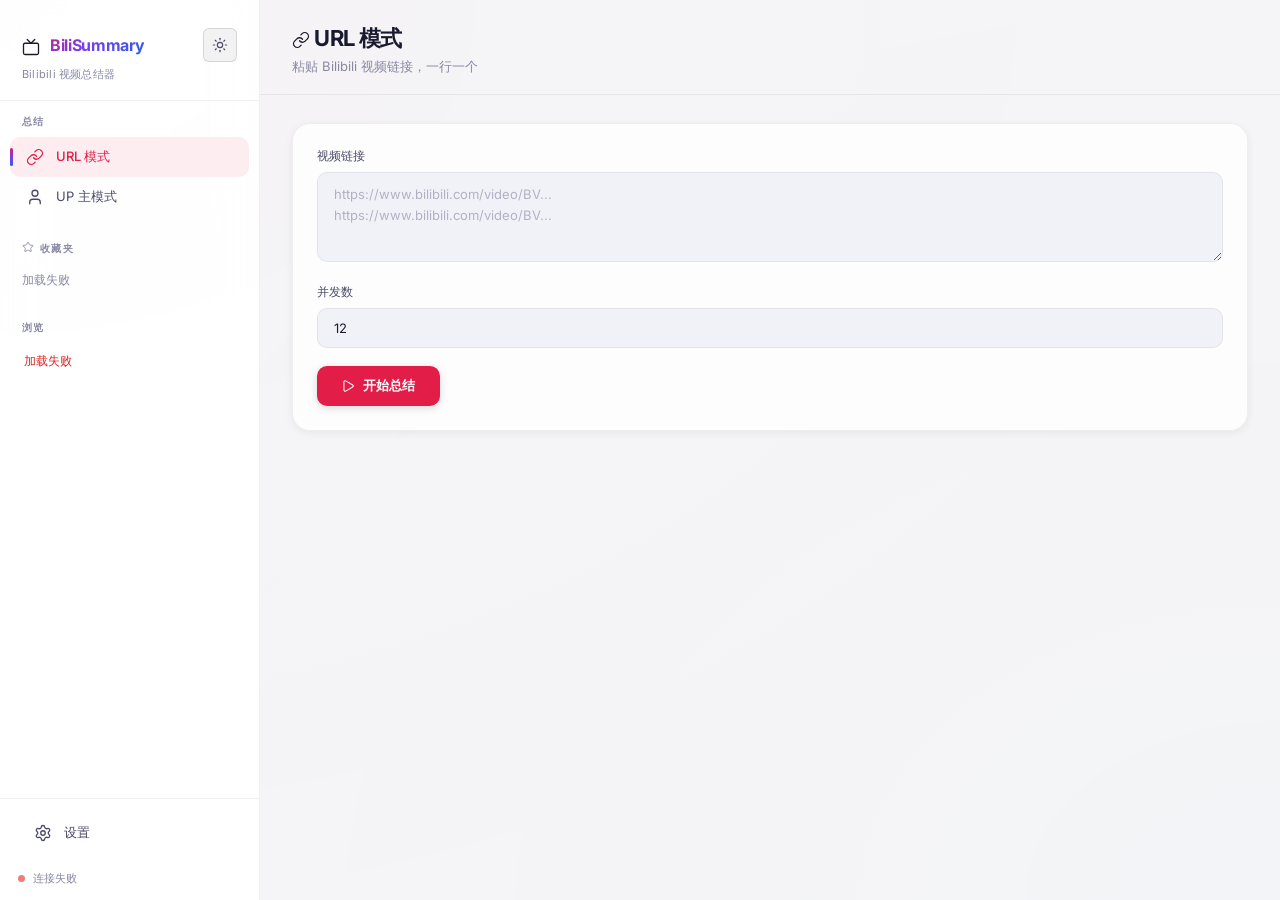
==== commit fb4c3f7e: "feat(ui): add browse view toggle for thumbnail and compact list" ====
--- a/static/index.html
+++ b/static/index.html
@@ -171,14 +171,29 @@
             <!-- Browse Page -->
             <div class="page" id="browse-page">
                 <div class="main-header" id="browseHeader">
-                    <h2 id="browseTitle"><i data-lucide="book-open" class="lucide-icon"></i> 浏览总结</h2>
-                    <p id="browseSubtitle">选择左侧分类查看</p>
+                    <div class="browse-header-row">
+                        <div>
+                            <h2 id="browseTitle"><i data-lucide="book-open" class="lucide-icon"></i> 浏览总结</h2>
+                            <p id="browseSubtitle">选择左侧分类查看</p>
+                        </div>
+                        <div class="browse-view-toggle" id="browseViewToggle">
+                            <button class="browse-view-btn active" data-view="thumb" onclick="setBrowseViewMode('thumb', this)" title="缩略图">
+                                <i data-lucide="layout-grid" class="lucide-icon" style="width:13px;height:13px;"></i> 缩略图
+                            </button>
+                            <button class="browse-view-btn" data-view="compact" onclick="setBrowseViewMode('compact', this)" title="紧凑列表">
+                                <i data-lucide="list" class="lucide-icon" style="width:13px;height:13px;"></i> 紧凑列表
+                            </button>
+                        </div>
+                    </div>
                 </div>
                 <div class="main-body">
                     <div id="browseList"></div>
                     <div class="reading-view" id="readingView">
-                        <div class="back-btn" onclick="closeReading()">← 返回列表</div>
-                        <div id="readingActions" style="display:flex;gap:8px;margin-bottom:8px;"></div>
+                        <div class="reading-header"
+                            style="display:flex;justify-content:space-between;align-items:center;margin-bottom:12px;">
+                            <div class="back-btn" onclick="closeReading()" style="margin-bottom:0;">← 返回列表</div>
+                            <div id="readingActions" style="display:flex;gap:8px;"></div>
+                        </div>
                         <div class="reading-content" id="readingContent"></div>
                     </div>
                 </div>
@@ -262,4 +277,4 @@
     </script>
 </body>
 
-</html>+</html>
--- a/static/style.css
+++ b/static/style.css
@@ -100,6 +100,16 @@
     overflow: hidden;
     -webkit-font-smoothing: antialiased;
     -moz-osx-font-smoothing: grayscale;
+}
+
+/* ---- Lucide Icon Base ---- */
+.lucide-icon {
+    width: 18px;
+    height: 18px;
+    stroke-width: 1.75;
+    vertical-align: -3px;
+    display: inline-block;
+    flex-shrink: 0;
 }
 
 /* ---- Ambient background glow ---- */
@@ -129,11 +139,11 @@
 }
 
 .theme-toggle {
-    width: 32px;
-    height: 32px;
-    border: 1px solid var(--border);
+    width: 34px;
+    height: 34px;
+    border: 1px solid var(--border-hover);
     border-radius: var(--radius-xs);
-    background: rgba(255, 255, 255, 0.04);
+    background: rgba(255, 255, 255, 0.06);
     cursor: pointer;
     font-size: 16px;
     display: flex;
@@ -141,20 +151,31 @@
     justify-content: center;
     transition: all 0.25s ease;
     -webkit-app-region: no-drag;
+    color: var(--text-secondary);
+}
+
+.theme-toggle .lucide-icon {
+    width: 16px;
+    height: 16px;
 }
 
 .theme-toggle:hover {
-    background: rgba(255, 255, 255, 0.08);
-    border-color: var(--border-hover);
+    background: rgba(255, 255, 255, 0.12);
+    border-color: var(--accent);
+    color: var(--accent);
     transform: rotate(15deg);
+    box-shadow: 0 0 12px var(--accent-glow);
 }
 
 [data-theme="light"] .theme-toggle {
-    background: rgba(0, 0, 0, 0.04);
+    background: rgba(0, 0, 0, 0.05);
+    color: var(--text-secondary);
 }
 
 [data-theme="light"] .theme-toggle:hover {
-    background: rgba(0, 0, 0, 0.08);
+    background: rgba(0, 0, 0, 0.1);
+    color: var(--accent);
+    border-color: var(--accent);
 }
 
 /* ===================== LAYOUT ===================== */
@@ -604,7 +625,6 @@
     display: flex;
     flex-direction: column;
     overflow: hidden;
-    background: linear-gradient(180deg, rgba(14, 14, 22, 0.3) 0%, transparent 40%);
 }
 
 .main-header {
@@ -756,20 +776,20 @@
 }
 
 .btn-primary {
-    background: var(--accent-gradient);
+    background: var(--accent);
     color: white;
-    box-shadow: 0 4px 16px rgba(251, 113, 133, 0.25);
+    box-shadow: 0 2px 8px rgba(0, 0, 0, 0.15);
 }
 
 .btn-primary:hover {
-    transform: translateY(-2px);
-    box-shadow: 0 8px 28px rgba(251, 113, 133, 0.35);
-    filter: brightness(1.1);
+    transform: translateY(-1px);
+    box-shadow: 0 4px 16px rgba(0, 0, 0, 0.2);
+    filter: brightness(1.08);
 }
 
 .btn-primary:active {
     transform: translateY(0);
-    box-shadow: 0 2px 8px rgba(251, 113, 133, 0.2);
+    box-shadow: 0 1px 4px rgba(0, 0, 0, 0.1);
 }
 
 .btn-primary:disabled {
@@ -799,11 +819,11 @@
 
 .progress-bar {
     height: 100%;
-    background: var(--accent-gradient);
+    background: var(--accent);
     border-radius: 2px;
     width: 0%;
     transition: width 0.4s cubic-bezier(0.4, 0, 0.2, 1);
-    box-shadow: 0 0 12px rgba(251, 113, 133, 0.3);
+    box-shadow: none;
 }
 
 .progress-stats {
@@ -973,6 +993,241 @@
     display: block;
 }
 
+/* ===================== BROWSE CARD GRID ===================== */
+.browse-header-row {
+    display: flex;
+    justify-content: space-between;
+    align-items: flex-start;
+    gap: 12px;
+}
+
+.browse-view-toggle {
+    display: inline-flex;
+    align-items: center;
+    gap: 4px;
+    background: var(--bg-elevated);
+    border: 1px solid var(--border);
+    border-radius: var(--radius-sm);
+    padding: 4px;
+}
+
+.browse-view-btn {
+    border: none;
+    background: transparent;
+    color: var(--text-secondary);
+    padding: 6px 10px;
+    border-radius: 8px;
+    cursor: pointer;
+    font-size: 12px;
+    display: inline-flex;
+    align-items: center;
+    gap: 6px;
+    transition: all 0.2s ease;
+}
+
+.browse-view-btn:hover {
+    background: rgba(255, 255, 255, 0.06);
+    color: var(--text-primary);
+}
+
+.browse-view-btn.active {
+    background: var(--accent-glow);
+    color: var(--accent);
+}
+
+.browse-grid {
+    display: grid;
+    grid-template-columns: repeat(auto-fill, minmax(220px, 1fr));
+    gap: 14px;
+    padding: 4px 0;
+}
+
+.browse-thumb-card {
+    background: var(--bg-card);
+    border: 1px solid var(--border);
+    border-radius: var(--radius-sm);
+    cursor: pointer;
+    transition: all 0.25s ease;
+    overflow: hidden;
+    display: flex;
+    flex-direction: column;
+}
+
+.browse-thumb-card:hover {
+    background: var(--bg-card-hover);
+    border-color: var(--border-hover);
+    transform: translateY(-3px);
+    box-shadow: var(--shadow-md);
+}
+
+.browse-cover-wrapper {
+    position: relative;
+    width: 100%;
+    aspect-ratio: 16 / 10;
+    background: rgba(255, 255, 255, 0.03);
+    overflow: hidden;
+}
+
+.browse-cover-wrapper img {
+    width: 100%;
+    height: 100%;
+    object-fit: cover;
+    transition: transform 0.35s ease;
+}
+
+.browse-thumb-card:hover .browse-cover-wrapper img {
+    transform: scale(1.03);
+}
+
+.browse-cover-placeholder {
+    width: 100%;
+    height: 100%;
+    display: flex;
+    align-items: center;
+    justify-content: center;
+    color: var(--text-muted);
+}
+
+.browse-status-badge {
+    position: absolute;
+    right: 8px;
+    bottom: 8px;
+    font-size: 10px;
+    padding: 3px 8px;
+    border-radius: 6px;
+    font-weight: 600;
+    backdrop-filter: blur(8px);
+}
+
+.browse-status-badge.done {
+    background: linear-gradient(135deg, rgba(16, 185, 129, 0.2), rgba(5, 150, 105, 0.12));
+    color: var(--success);
+    border: 1px solid rgba(16, 185, 129, 0.28);
+}
+
+.browse-status-badge.no_subtitle {
+    background: linear-gradient(135deg, rgba(245, 158, 11, 0.2), rgba(234, 88, 12, 0.12));
+    color: var(--warning);
+    border: 1px solid rgba(245, 158, 11, 0.28);
+}
+
+.browse-thumb-info {
+    padding: 10px 12px 12px;
+}
+
+.browse-thumb-title {
+    font-size: 13px;
+    font-weight: 500;
+    color: var(--text-primary);
+    line-height: 1.5;
+    display: -webkit-box;
+    -webkit-line-clamp: 2;
+    line-clamp: 2;
+    -webkit-box-orient: vertical;
+    overflow: hidden;
+    text-overflow: ellipsis;
+}
+
+.browse-thumb-meta {
+    margin-top: 6px;
+    font-size: 11px;
+    color: var(--text-muted);
+    overflow: hidden;
+    text-overflow: ellipsis;
+    white-space: nowrap;
+}
+
+.browse-compact-list {
+    display: flex;
+    flex-direction: column;
+    gap: 8px;
+}
+
+.browse-compact-item {
+    display: flex;
+    align-items: center;
+    gap: 10px;
+    background: var(--bg-card);
+    border: 1px solid var(--border);
+    border-radius: var(--radius-sm);
+    padding: 8px;
+    cursor: pointer;
+    transition: all 0.2s ease;
+}
+
+.browse-compact-item:hover {
+    background: var(--bg-card-hover);
+    border-color: var(--border-hover);
+    transform: translateX(2px);
+}
+
+.browse-compact-cover {
+    width: 82px;
+    height: 48px;
+    border-radius: 8px;
+    overflow: hidden;
+    background: rgba(255, 255, 255, 0.03);
+    flex-shrink: 0;
+}
+
+.browse-compact-cover img {
+    width: 100%;
+    height: 100%;
+    object-fit: cover;
+}
+
+.browse-compact-placeholder {
+    width: 100%;
+    height: 100%;
+    display: flex;
+    align-items: center;
+    justify-content: center;
+    color: var(--text-muted);
+}
+
+.browse-compact-main {
+    min-width: 0;
+    flex: 1;
+}
+
+.browse-compact-title {
+    font-size: 13px;
+    color: var(--text-primary);
+    font-weight: 500;
+    overflow: hidden;
+    text-overflow: ellipsis;
+    white-space: nowrap;
+}
+
+.browse-compact-meta {
+    margin-top: 3px;
+    font-size: 11px;
+    color: var(--text-muted);
+    overflow: hidden;
+    text-overflow: ellipsis;
+    white-space: nowrap;
+}
+
+.browse-inline-badge {
+    font-size: 10px;
+    padding: 3px 8px;
+    border-radius: 6px;
+    font-weight: 600;
+    flex-shrink: 0;
+}
+
+.browse-inline-badge.done {
+    background: linear-gradient(135deg, rgba(16, 185, 129, 0.18), rgba(5, 150, 105, 0.1));
+    color: var(--success);
+    border: 1px solid rgba(16, 185, 129, 0.24);
+}
+
+.browse-inline-badge.no_subtitle {
+    background: linear-gradient(135deg, rgba(245, 158, 11, 0.2), rgba(234, 88, 12, 0.12));
+    color: var(--warning);
+    border: 1px solid rgba(245, 158, 11, 0.28);
+}
+
 /* ===================== BROWSE LIST ===================== */
 .summary-item {
     display: flex;
@@ -1063,10 +1318,7 @@
     font-weight: 600;
     margin-top: 28px;
     margin-bottom: 14px;
-    background: var(--accent-gradient);
-    -webkit-background-clip: text;
-    -webkit-text-fill-color: transparent;
-    background-clip: text;
+    color: var(--text-primary);
 }
 
 .reading-content h3 {
@@ -1535,4 +1787,110 @@
     font-weight: 700;
     color: var(--accent);
     margin-left: auto;
-}+}
+
+/* ---- Action Buttons (reading view) ---- */
+.action-btn {
+    padding: 5px 12px;
+    font-size: 12px;
+    border-radius: 6px;
+    border: 1px solid;
+    background: transparent;
+    cursor: pointer;
+    display: inline-flex;
+    align-items: center;
+    gap: 4px;
+    transition: opacity 0.2s;
+    font-family: inherit;
+}
+
+.action-btn:hover {
+    opacity: 0.8;
+}
+
+.action-btn-retry {
+    color: var(--accent);
+    border-color: var(--accent);
+}
+
+.action-btn-asr {
+    color: var(--success);
+    border-color: var(--success);
+}
+
+.action-btn-unfav {
+    color: var(--error);
+    border-color: var(--error);
+}
+
+.action-btn-open {
+    color: var(--info);
+    border-color: var(--info);
+}
+
+/* ---- Toast Notifications ---- */
+.toast-container {
+    position: fixed;
+    top: 16px;
+    right: 16px;
+    z-index: 10000;
+    display: flex;
+    flex-direction: column;
+    gap: 8px;
+    pointer-events: none;
+}
+
+.toast {
+    pointer-events: auto;
+    min-width: 280px;
+    max-width: 380px;
+    padding: 12px 16px;
+    border-radius: 10px;
+    background: var(--bg-card);
+    border: 1px solid var(--border);
+    backdrop-filter: blur(20px);
+    box-shadow: 0 8px 32px rgba(0, 0, 0, 0.2);
+    font-size: 13px;
+    color: var(--text-primary);
+    animation: toastSlideIn 0.3s ease;
+    transition: opacity 0.3s, transform 0.3s;
+}
+
+.toast.toast-done {
+    border-color: var(--success);
+}
+
+.toast.toast-error {
+    border-color: var(--error);
+}
+
+.toast-title {
+    font-weight: 600;
+    font-size: 12px;
+    color: var(--text-muted);
+    margin-bottom: 4px;
+    display: flex;
+    align-items: center;
+    gap: 6px;
+}
+
+.toast-message {
+    color: var(--text-primary);
+}
+
+.toast-fadeout {
+    opacity: 0;
+    transform: translateX(20px);
+}
+
+@keyframes toastSlideIn {
+    from {
+        opacity: 0;
+        transform: translateX(20px);
+    }
+
+    to {
+        opacity: 1;
+        transform: translateX(0);
+    }
+}
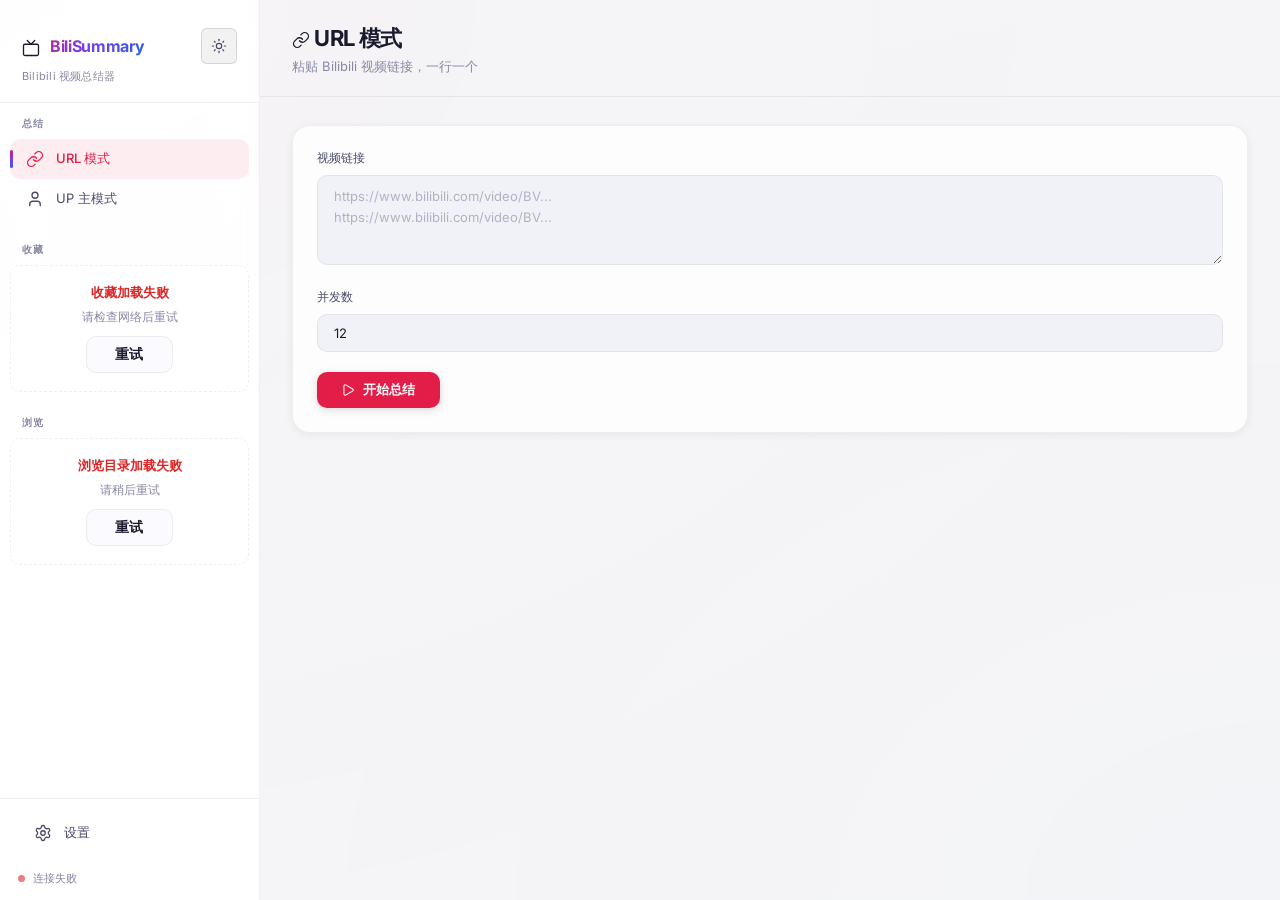
==== commit 430b0168: "refactor(ui): rename favorites module label to 收藏" ====
--- a/static/index.html
+++ b/static/index.html
@@ -37,8 +37,7 @@
                 </div>
                 <!-- Favorites — dynamically populated -->
                 <div class="nav-section">
-                    <div class="nav-section-title"><i data-lucide="star" class="lucide-icon"
-                            style="width:12px;height:12px;vertical-align:-1px;margin-right:2px;"></i> 收藏夹</div>
+                    <div class="nav-section-title">收藏</div>
                     <div id="sidebarFavorites"></div>
                 </div>
                 <!-- Browse — dynamically populated -->
@@ -147,8 +146,22 @@
             <!-- Favorites Browse Page -->
             <div class="page" id="fav-page">
                 <div class="main-header">
-                    <h2 id="favBrowseTitle"><i data-lucide="star" class="lucide-icon"></i> 收藏夹</h2>
-                    <p id="favBrowseSubtitle">选择左侧收藏夹查看视频</p>
+                    <div class="fav-header-row">
+                        <div>
+                            <h2 id="favBrowseTitle"><i data-lucide="star" class="lucide-icon"></i> 收藏</h2>
+                            <p id="favBrowseSubtitle">选择左侧收藏查看视频</p>
+                        </div>
+                        <div class="fav-view-toggle" id="favViewToggle">
+                            <button class="fav-view-btn active" data-view="thumb" data-tip="缩略图视图" aria-label="缩略图视图" onclick="setFavViewMode('thumb', this)">
+                                <i data-lucide="layout-grid" class="lucide-icon" style="width:14px;height:14px;"></i>
+                                <span class="visually-hidden">缩略图视图</span>
+                            </button>
+                            <button class="fav-view-btn" data-view="compact" data-tip="紧凑列表视图" aria-label="紧凑列表视图" onclick="setFavViewMode('compact', this)">
+                                <i data-lucide="list" class="lucide-icon" style="width:14px;height:14px;"></i>
+                                <span class="visually-hidden">紧凑列表视图</span>
+                            </button>
+                        </div>
+                    </div>
                 </div>
                 <div class="main-body">
                     <div class="video-grid" id="favVideoGrid"></div>
@@ -157,11 +170,10 @@
                         <button class="btn btn-secondary" onclick="loadMoreFavoriteVideos()">加载更多</button>
                     </div>
                     <!-- Reading view -->
-                    <div class="reading-view" id="favReadingView" style="display:none;">
-                        <div class="reading-header"
-                            style="display:flex;justify-content:space-between;align-items:center;margin-bottom:12px;">
-                            <div class="back-btn" onclick="closeFavReading()" style="margin-bottom:0;">← 返回列表</div>
-                            <div id="favReadingActions" style="display:flex;gap:8px;"></div>
+                    <div class="reading-view reading-panel" id="favReadingView">
+                        <div class="reading-header">
+                            <div class="back-btn" onclick="closeFavReading()">← 返回列表</div>
+                            <div class="reading-actions" id="favReadingActions"></div>
                         </div>
                         <div class="reading-content" id="favReadingContent"></div>
                     </div>
@@ -177,22 +189,23 @@
                             <p id="browseSubtitle">选择左侧分类查看</p>
                         </div>
                         <div class="browse-view-toggle" id="browseViewToggle">
-                            <button class="browse-view-btn active" data-view="thumb" onclick="setBrowseViewMode('thumb', this)" title="缩略图">
-                                <i data-lucide="layout-grid" class="lucide-icon" style="width:13px;height:13px;"></i> 缩略图
-                            </button>
-                            <button class="browse-view-btn" data-view="compact" onclick="setBrowseViewMode('compact', this)" title="紧凑列表">
-                                <i data-lucide="list" class="lucide-icon" style="width:13px;height:13px;"></i> 紧凑列表
+                            <button class="browse-view-btn active" data-view="thumb" data-tip="缩略图视图" aria-label="缩略图视图" onclick="setBrowseViewMode('thumb', this)">
+                                <i data-lucide="layout-grid" class="lucide-icon" style="width:14px;height:14px;"></i>
+                                <span class="visually-hidden">缩略图视图</span>
+                            </button>
+                            <button class="browse-view-btn" data-view="compact" data-tip="紧凑列表视图" aria-label="紧凑列表视图" onclick="setBrowseViewMode('compact', this)">
+                                <i data-lucide="list" class="lucide-icon" style="width:14px;height:14px;"></i>
+                                <span class="visually-hidden">紧凑列表视图</span>
                             </button>
                         </div>
                     </div>
                 </div>
                 <div class="main-body">
                     <div id="browseList"></div>
-                    <div class="reading-view" id="readingView">
-                        <div class="reading-header"
-                            style="display:flex;justify-content:space-between;align-items:center;margin-bottom:12px;">
-                            <div class="back-btn" onclick="closeReading()" style="margin-bottom:0;">← 返回列表</div>
-                            <div id="readingActions" style="display:flex;gap:8px;"></div>
+                    <div class="reading-view reading-panel" id="readingView">
+                        <div class="reading-header">
+                            <div class="back-btn" onclick="closeReading()">← 返回列表</div>
+                            <div class="reading-actions" id="readingActions"></div>
                         </div>
                         <div class="reading-content" id="readingContent"></div>
                     </div>
--- a/static/style.css
+++ b/static/style.css
@@ -5,6 +5,32 @@
 @import url('https://fonts.googleapis.com/css2?family=Inter:wght@300;400;500;600;700&display=swap');
 
 :root {
+    /* ---- Typography ---- */
+    --font-sans: 'Inter', -apple-system, BlinkMacSystemFont, 'SF Pro Display', sans-serif;
+    --font-mono: 'SF Mono', 'Fira Code', 'JetBrains Mono', monospace;
+    --text-xs: 11px;
+    --text-sm: 12px;
+    --text-md: 13px;
+    --text-lg: 14px;
+    --text-xl: 16px;
+    --text-2xl: 22px;
+
+    /* ---- Spacing ---- */
+    --space-1: 4px;
+    --space-2: 8px;
+    --space-3: 12px;
+    --space-4: 16px;
+    --space-5: 20px;
+    --space-6: 24px;
+    --space-7: 28px;
+    --space-8: 32px;
+
+    /* ---- Motion ---- */
+    --ease-standard: cubic-bezier(0.4, 0, 0.2, 1);
+    --duration-fast: 0.16s;
+    --duration-normal: 0.25s;
+    --duration-slow: 0.35s;
+
     /* ---- Background ---- */
     --bg-base: #08080e;
     --bg-sidebar: rgba(14, 14, 22, 0.92);
@@ -17,6 +43,8 @@
     --border: rgba(255, 255, 255, 0.05);
     --border-hover: rgba(255, 255, 255, 0.1);
     --border-focus: rgba(251, 113, 133, 0.4);
+    --focus-ring: 0 0 0 3px color-mix(in srgb, var(--accent) 22%, transparent);
+    --hover: rgba(255, 255, 255, 0.05);
 
     /* ---- Text ---- */
     --text-primary: #f0f0f8;
@@ -45,6 +73,7 @@
     --shadow-sm: 0 2px 8px rgba(0, 0, 0, 0.4);
     --shadow-md: 0 8px 32px rgba(0, 0, 0, 0.5);
     --shadow-glow: 0 0 40px rgba(251, 113, 133, 0.08);
+    --interactive-height: 36px;
 
     /* ---- Log container ---- */
     --log-bg: rgba(0, 0, 0, 0.35);
@@ -63,6 +92,8 @@
     --border: rgba(0, 0, 0, 0.06);
     --border-hover: rgba(0, 0, 0, 0.12);
     --border-focus: rgba(219, 39, 119, 0.4);
+    --focus-ring: 0 0 0 3px color-mix(in srgb, var(--accent) 16%, transparent);
+    --hover: rgba(0, 0, 0, 0.04);
 
     --text-primary: #1a1a2e;
     --text-secondary: #4a4a68;
@@ -93,13 +124,20 @@
 }
 
 body {
-    font-family: 'Inter', -apple-system, BlinkMacSystemFont, 'SF Pro Display', sans-serif;
+    font-family: var(--font-sans);
     background: var(--bg-base);
     color: var(--text-primary);
     height: 100vh;
     overflow: hidden;
     -webkit-font-smoothing: antialiased;
     -moz-osx-font-smoothing: grayscale;
+}
+
+/* ---- Accessibility: keyboard focus ---- */
+:where(button, [role="button"], a, input, textarea, select, .nav-item, .nav-parent, .nav-child, .fav-folder-item,
+    .video-card, .browse-compact-item, .theme-toggle):focus-visible {
+    outline: none;
+    box-shadow: var(--focus-ring);
 }
 
 /* ---- Lucide Icon Base ---- */
@@ -139,17 +177,17 @@
 }
 
 .theme-toggle {
-    width: 34px;
-    height: 34px;
+    width: var(--interactive-height);
+    height: var(--interactive-height);
     border: 1px solid var(--border-hover);
     border-radius: var(--radius-xs);
-    background: rgba(255, 255, 255, 0.06);
+    background: var(--bg-elevated);
     cursor: pointer;
     font-size: 16px;
     display: flex;
     align-items: center;
     justify-content: center;
-    transition: all 0.25s ease;
+    transition: all var(--duration-normal) var(--ease-standard);
     -webkit-app-region: no-drag;
     color: var(--text-secondary);
 }
@@ -160,7 +198,7 @@
 }
 
 .theme-toggle:hover {
-    background: rgba(255, 255, 255, 0.12);
+    background: var(--hover);
     border-color: var(--accent);
     color: var(--accent);
     transform: rotate(15deg);
@@ -260,13 +298,13 @@
     font-size: 13px;
     font-weight: 400;
     color: var(--text-secondary);
-    transition: all 0.2s cubic-bezier(0.4, 0, 0.2, 1);
+    transition: all var(--duration-fast) var(--ease-standard);
     -webkit-app-region: no-drag;
     position: relative;
 }
 
 .nav-item:hover {
-    background: rgba(255, 255, 255, 0.04);
+    background: var(--hover);
     color: var(--text-primary);
     transform: translateX(2px);
 }
@@ -305,13 +343,13 @@
     cursor: pointer;
     font-size: 13px;
     color: var(--text-secondary);
-    transition: all 0.2s cubic-bezier(0.4, 0, 0.2, 1);
+    transition: all var(--duration-fast) var(--ease-standard);
     -webkit-app-region: no-drag;
     user-select: none;
 }
 
 .nav-parent:hover {
-    background: rgba(255, 255, 255, 0.04);
+    background: var(--hover);
     color: var(--text-primary);
 }
 
@@ -371,12 +409,12 @@
     cursor: pointer;
     font-size: 12px;
     color: var(--text-muted);
-    transition: all 0.2s cubic-bezier(0.4, 0, 0.2, 1);
+    transition: all var(--duration-fast) var(--ease-standard);
     -webkit-app-region: no-drag;
 }
 
 .nav-child:hover {
-    background: rgba(255, 255, 255, 0.04);
+    background: var(--hover);
     color: var(--text-secondary);
     transform: translateX(2px);
 }
@@ -463,7 +501,8 @@
     font-size: 12px;
     font-weight: 500;
     cursor: pointer;
-    transition: all 0.2s ease;
+    min-height: var(--interactive-height);
+    transition: all var(--duration-fast) var(--ease-standard);
     display: flex;
     align-items: center;
     justify-content: center;
@@ -471,7 +510,7 @@
 }
 
 .btn-footer:hover {
-    background: rgba(255, 255, 255, 0.08);
+    background: var(--hover);
     border-color: var(--border-hover);
     color: var(--text-primary);
 }
@@ -553,6 +592,9 @@
     display: flex;
     align-items: center;
     justify-content: center;
+    border: none;
+    background: transparent;
+    padding: 0;
     border-radius: 6px;
     cursor: pointer;
     color: var(--text-muted);
@@ -571,6 +613,33 @@
     flex-direction: column;
     align-items: center;
     gap: 16px;
+}
+
+.modal-body.modal-body-left {
+    align-items: stretch;
+}
+
+.dialog-modal {
+    width: 380px;
+    max-width: calc(100vw - 24px);
+}
+
+.modal-message {
+    margin: 0;
+    font-size: var(--text-md);
+    color: var(--text-secondary);
+    line-height: 1.6;
+    word-break: break-word;
+}
+
+.modal-actions {
+    display: flex;
+    justify-content: flex-end;
+    gap: var(--space-2);
+}
+
+.modal-actions .btn {
+    min-width: 88px;
 }
 
 .qr-container {
@@ -628,27 +697,27 @@
 }
 
 .main-header {
-    padding: 24px 32px 18px;
+    padding: var(--space-6) var(--space-8) var(--space-5);
     border-bottom: 1px solid var(--border);
     -webkit-app-region: drag;
 }
 
 .main-header h2 {
-    font-size: 22px;
+    font-size: var(--text-2xl);
     font-weight: 700;
     letter-spacing: -0.03em;
 }
 
 .main-header p {
-    font-size: 13px;
-    color: var(--text-muted);
-    margin-top: 4px;
+    font-size: var(--text-md);
+    color: var(--text-muted);
+    margin-top: var(--space-1);
 }
 
 .main-body {
     flex: 1;
     overflow-y: auto;
-    padding: 28px 32px;
+    padding: var(--space-7) var(--space-8);
 }
 
 /* ---- Pages ---- */
@@ -661,7 +730,7 @@
 .page.active {
     display: flex;
     flex: 1;
-    animation: pageIn 0.3s cubic-bezier(0.4, 0, 0.2, 1);
+    animation: pageIn var(--duration-normal) var(--ease-standard);
 }
 
 @keyframes pageIn {
@@ -681,10 +750,11 @@
     background: var(--bg-card);
     border: 1px solid var(--border);
     border-radius: var(--radius-lg);
-    padding: 24px;
-    margin-bottom: 20px;
+    padding: var(--space-6);
+    margin-bottom: var(--space-5);
     backdrop-filter: blur(16px) saturate(1.1);
-    transition: border-color 0.3s ease, box-shadow 0.3s ease;
+    transition: border-color var(--duration-normal) var(--ease-standard),
+        box-shadow var(--duration-normal) var(--ease-standard);
     box-shadow: var(--shadow-sm);
 }
 
@@ -694,47 +764,49 @@
 }
 
 .card-title {
-    font-size: 14px;
+    font-size: var(--text-lg);
     font-weight: 600;
-    margin-bottom: 18px;
-    display: flex;
-    align-items: center;
-    gap: 8px;
+    margin-bottom: var(--space-5);
+    display: flex;
+    align-items: center;
+    gap: var(--space-2);
     letter-spacing: -0.01em;
 }
 
 /* ===================== FORM ===================== */
 .form-group {
-    margin-bottom: 18px;
+    margin-bottom: var(--space-5);
 }
 
 .form-group label {
     display: block;
-    font-size: 12px;
+    font-size: var(--text-sm);
     font-weight: 500;
     color: var(--text-secondary);
-    margin-bottom: 7px;
+    margin-bottom: var(--space-2);
     letter-spacing: 0.01em;
 }
 
 .input,
 textarea {
     width: 100%;
-    padding: 11px 16px;
+    min-height: var(--interactive-height);
+    padding: 10px var(--space-4);
     background: var(--bg-input);
     border: 1px solid var(--border);
     border-radius: var(--radius-sm);
     color: var(--text-primary);
     font-family: inherit;
-    font-size: 13px;
+    font-size: var(--text-md);
     outline: none;
-    transition: border-color 0.25s ease, box-shadow 0.25s ease;
+    transition: border-color var(--duration-normal) var(--ease-standard),
+        box-shadow var(--duration-normal) var(--ease-standard);
 }
 
 .input:focus,
 textarea:focus {
     border-color: var(--border-focus);
-    box-shadow: 0 0 0 3px rgba(251, 113, 133, 0.1), 0 0 20px rgba(251, 113, 133, 0.05);
+    box-shadow: var(--focus-ring);
 }
 
 .input::placeholder,
@@ -751,7 +823,7 @@
 
 .input-row {
     display: flex;
-    gap: 14px;
+    gap: var(--space-3);
 }
 
 .input-row .form-group {
@@ -763,15 +835,16 @@
     display: inline-flex;
     align-items: center;
     justify-content: center;
-    gap: 8px;
-    padding: 11px 24px;
+    gap: var(--space-2);
+    min-height: var(--interactive-height);
+    padding: 8px var(--space-6);
     border: none;
     border-radius: var(--radius-sm);
     font-family: inherit;
-    font-size: 13px;
+    font-size: var(--text-md);
     font-weight: 600;
     cursor: pointer;
-    transition: all 0.25s cubic-bezier(0.4, 0, 0.2, 1);
+    transition: all var(--duration-normal) var(--ease-standard);
     letter-spacing: 0.01em;
 }
 
@@ -797,6 +870,18 @@
     cursor: not-allowed;
     transform: none;
     filter: none;
+}
+
+.btn-danger {
+    background: color-mix(in srgb, var(--error) 86%, #1f2937);
+    color: #fff;
+    border: 1px solid color-mix(in srgb, var(--error) 70%, transparent);
+}
+
+.btn-danger:hover {
+    transform: translateY(-1px);
+    filter: brightness(1.05);
+    box-shadow: 0 6px 18px color-mix(in srgb, var(--error) 26%, transparent);
 }
 
 /* ===================== PROGRESS ===================== */
@@ -851,7 +936,7 @@
     border-radius: var(--radius-sm);
     max-height: 280px;
     overflow-y: auto;
-    font-family: 'SF Mono', 'Fira Code', 'JetBrains Mono', monospace;
+    font-family: var(--font-mono);
     font-size: 11.5px;
     line-height: 1.8;
     padding: 14px 18px;
@@ -1001,38 +1086,92 @@
     gap: 12px;
 }
 
-.browse-view-toggle {
+.fav-header-row {
+    display: flex;
+    justify-content: space-between;
+    align-items: flex-start;
+    gap: 12px;
+}
+
+.browse-view-toggle,
+.fav-view-toggle {
     display: inline-flex;
     align-items: center;
-    gap: 4px;
+    gap: var(--space-1);
     background: var(--bg-elevated);
     border: 1px solid var(--border);
-    border-radius: var(--radius-sm);
-    padding: 4px;
-}
-
-.browse-view-btn {
+    border-radius: 999px;
+    padding: var(--space-1);
+    backdrop-filter: blur(8px);
+}
+
+.browse-view-btn,
+.fav-view-btn {
+    position: relative;
     border: none;
     background: transparent;
     color: var(--text-secondary);
-    padding: 6px 10px;
-    border-radius: 8px;
-    cursor: pointer;
-    font-size: 12px;
+    width: var(--interactive-height);
+    height: var(--interactive-height);
+    border-radius: 999px;
+    cursor: pointer;
+    font-size: 11px;
     display: inline-flex;
     align-items: center;
-    gap: 6px;
-    transition: all 0.2s ease;
-}
-
-.browse-view-btn:hover {
-    background: rgba(255, 255, 255, 0.06);
-    color: var(--text-primary);
-}
-
-.browse-view-btn.active {
+    justify-content: center;
+    transition: all var(--duration-fast) var(--ease-standard);
+}
+
+.browse-view-btn:hover,
+.fav-view-btn:hover {
+    background: var(--hover);
+    color: var(--text-primary);
+}
+
+.browse-view-btn.active,
+.fav-view-btn.active {
     background: var(--accent-glow);
     color: var(--accent);
+    box-shadow: inset 0 0 0 1px rgba(251, 113, 133, 0.28);
+}
+
+.browse-view-btn::after,
+.fav-view-btn::after {
+    content: attr(data-tip);
+    position: absolute;
+    bottom: calc(100% + 8px);
+    left: 50%;
+    transform: translateX(-50%) translateY(4px);
+    white-space: nowrap;
+    background: var(--bg-elevated);
+    border: 1px solid var(--border);
+    color: var(--text-primary);
+    font-size: 11px;
+    line-height: 1;
+    padding: 6px 8px;
+    border-radius: 6px;
+    opacity: 0;
+    pointer-events: none;
+    transition: all var(--duration-fast) var(--ease-standard);
+    z-index: 20;
+}
+
+.browse-view-btn:hover::after,
+.fav-view-btn:hover::after {
+    opacity: 1;
+    transform: translateX(-50%) translateY(0);
+}
+
+.visually-hidden {
+    position: absolute;
+    width: 1px;
+    height: 1px;
+    padding: 0;
+    margin: -1px;
+    overflow: hidden;
+    clip: rect(0, 0, 0, 0);
+    white-space: nowrap;
+    border: 0;
 }
 
 .browse-grid {
@@ -1155,6 +1294,11 @@
     transition: all 0.2s ease;
 }
 
+.fav-compact-item {
+    position: relative;
+    padding-right: 34px;
+}
+
 .browse-compact-item:hover {
     background: var(--bg-card-hover);
     border-color: var(--border-hover);
@@ -1228,6 +1372,29 @@
     border: 1px solid rgba(245, 158, 11, 0.28);
 }
 
+.compact-unfav-btn {
+    position: absolute;
+    right: 8px;
+    top: 8px;
+    width: 20px;
+    height: 20px;
+    border: none;
+    border-radius: 999px;
+    background: rgba(0, 0, 0, 0.5);
+    color: #fff;
+    font-size: 12px;
+    cursor: pointer;
+    display: inline-flex;
+    align-items: center;
+    justify-content: center;
+    opacity: 0;
+    transition: all 0.2s ease;
+}
+
+.fav-compact-item:hover .compact-unfav-btn {
+    opacity: 1;
+}
+
 /* ===================== BROWSE LIST ===================== */
 .summary-item {
     display: flex;
@@ -1276,6 +1443,25 @@
 .reading-view.active {
     display: block;
     animation: pageIn 0.3s ease;
+}
+
+.reading-panel {
+    background: var(--bg-card);
+    border: 1px solid var(--border);
+    border-radius: var(--radius-md);
+    padding: 24px;
+}
+
+.reading-header {
+    display: flex;
+    justify-content: space-between;
+    align-items: center;
+    margin-bottom: 12px;
+}
+
+.reading-actions {
+    display: flex;
+    gap: 8px;
 }
 
 .reading-view .back-btn {
@@ -1397,6 +1583,44 @@
 .empty-state p {
     font-size: 13px;
     letter-spacing: 0.01em;
+}
+
+/* ===================== REUSABLE STATES ===================== */
+.ui-state {
+    border: 1px dashed var(--border);
+    border-radius: var(--radius-sm);
+    background: color-mix(in srgb, var(--bg-card) 84%, transparent);
+    padding: 18px 16px;
+    text-align: center;
+    color: var(--text-secondary);
+    display: flex;
+    flex-direction: column;
+    align-items: center;
+    gap: 6px;
+}
+
+.ui-state .spinner {
+    margin-bottom: 4px;
+}
+
+.ui-state-title {
+    font-size: var(--text-md);
+    font-weight: 600;
+    color: var(--text-primary);
+}
+
+.ui-state-message {
+    font-size: var(--text-sm);
+    color: var(--text-muted);
+    line-height: 1.5;
+}
+
+.ui-state-action {
+    margin-top: 4px;
+}
+
+.ui-state-error .ui-state-title {
+    color: var(--error);
 }
 
 /* ===================== SCROLLBAR ===================== */
@@ -1440,8 +1664,8 @@
 .video-grid {
     display: grid;
     grid-template-columns: repeat(auto-fill, minmax(150px, 1fr));
-    gap: 10px;
-    padding: 4px 0;
+    gap: var(--space-2);
+    padding: var(--space-1) 0;
 }
 
 .video-card {
@@ -1450,7 +1674,7 @@
     border-radius: var(--radius-sm);
     overflow: hidden;
     cursor: pointer;
-    transition: all 0.25s ease;
+    transition: all var(--duration-normal) var(--ease-standard);
     position: relative;
 }
 
@@ -1477,7 +1701,20 @@
     width: 100%;
     height: 100%;
     object-fit: cover;
-    transition: transform 0.3s ease;
+    transition: transform var(--duration-slow) var(--ease-standard);
+}
+
+.video-card .cover-wrapper .cover-fallback {
+    position: absolute;
+    top: 0;
+    left: 0;
+    width: 100%;
+    height: 100%;
+    display: flex;
+    align-items: center;
+    justify-content: center;
+    color: var(--text-muted);
+    background: rgba(0, 0, 0, 0.2);
 }
 
 .video-card:hover .cover-wrapper img {
@@ -1493,7 +1730,7 @@
     font-size: 10px;
     padding: 1px 4px;
     border-radius: 3px;
-    font-family: 'Inter', monospace;
+    font-family: var(--font-mono);
 }
 
 .video-card .unfav-btn {
@@ -1512,7 +1749,7 @@
     align-items: center;
     justify-content: center;
     opacity: 0;
-    transition: opacity 0.2s, background 0.2s;
+    transition: opacity var(--duration-fast), background var(--duration-fast);
     z-index: 2;
 }
 
@@ -1570,11 +1807,11 @@
 }
 
 .video-card .card-info {
-    padding: 5px 7px 7px;
+    padding: 6px 8px 8px;
 }
 
 .video-card .card-title {
-    font-size: 12px;
+    font-size: var(--text-sm);
     font-weight: 500;
     color: var(--text-primary);
     line-height: 1.35;
@@ -1590,7 +1827,7 @@
     display: flex;
     align-items: center;
     justify-content: space-between;
-    font-size: 10px;
+    font-size: var(--text-xs);
     color: var(--text-muted);
 }
 
@@ -1615,11 +1852,12 @@
     background: var(--bg-elevated);
     color: var(--text-primary);
     border: 1px solid var(--border);
-    padding: 10px 28px;
+    min-height: var(--interactive-height);
+    padding: 8px 28px;
     border-radius: var(--radius-sm);
     cursor: pointer;
-    font-size: 14px;
-    transition: all 0.2s ease;
+    font-size: var(--text-lg);
+    transition: all var(--duration-fast) var(--ease-standard);
 }
 
 .btn-secondary:hover {
@@ -1648,27 +1886,6 @@
     font-size: 11px;
 }
 
-/* Fav reading view */
-#favReadingView {
-    background: var(--bg-card);
-    border-radius: var(--radius-md);
-    padding: 24px;
-}
-
-#favReadingView .back-btn {
-    display: inline-block;
-    color: var(--accent);
-    cursor: pointer;
-    font-size: 14px;
-    font-weight: 500;
-    margin-bottom: 16px;
-    transition: color 0.2s;
-}
-
-#favReadingView .back-btn:hover {
-    color: var(--accent-hover);
-}
-
 /* Sidebar favorites folder items */
 .fav-folder-item {
     padding: 6px 12px;
@@ -1680,11 +1897,11 @@
     display: flex;
     align-items: center;
     justify-content: space-between;
-    transition: all 0.2s ease;
+    transition: all var(--duration-fast) var(--ease-standard);
 }
 
 .fav-folder-item:hover {
-    background: rgba(255, 255, 255, 0.05);
+    background: var(--hover);
     color: var(--text-primary);
 }
 
@@ -1791,8 +2008,9 @@
 
 /* ---- Action Buttons (reading view) ---- */
 .action-btn {
+    min-height: 30px;
     padding: 5px 12px;
-    font-size: 12px;
+    font-size: var(--text-sm);
     border-radius: 6px;
     border: 1px solid;
     background: transparent;
@@ -1800,7 +2018,7 @@
     display: inline-flex;
     align-items: center;
     gap: 4px;
-    transition: opacity 0.2s;
+    transition: opacity var(--duration-fast) var(--ease-standard);
     font-family: inherit;
 }
 
@@ -1852,16 +2070,24 @@
     box-shadow: 0 8px 32px rgba(0, 0, 0, 0.2);
     font-size: 13px;
     color: var(--text-primary);
-    animation: toastSlideIn 0.3s ease;
-    transition: opacity 0.3s, transform 0.3s;
+    animation: toastSlideIn var(--duration-normal) var(--ease-standard);
+    transition: opacity var(--duration-normal), transform var(--duration-normal);
 }
 
 .toast.toast-done {
     border-color: var(--success);
 }
 
+.toast.toast-success {
+    border-color: var(--success);
+}
+
 .toast.toast-error {
     border-color: var(--error);
+}
+
+.toast.toast-info {
+    border-color: var(--info);
 }
 
 .toast-title {
@@ -1876,6 +2102,25 @@
 
 .toast-message {
     color: var(--text-primary);
+}
+
+.toast-action {
+    margin-top: 10px;
+    border: 1px solid var(--border-hover);
+    border-radius: var(--radius-xs);
+    background: var(--bg-elevated);
+    color: var(--text-primary);
+    font-size: var(--text-sm);
+    font-family: inherit;
+    font-weight: 600;
+    padding: 6px 10px;
+    cursor: pointer;
+    transition: all var(--duration-fast) var(--ease-standard);
+}
+
+.toast-action:hover {
+    border-color: var(--accent);
+    color: var(--accent);
 }
 
 .toast-fadeout {
@@ -1894,3 +2139,14 @@
         transform: translateX(0);
     }
 }
+
+@media (prefers-reduced-motion: reduce) {
+    *,
+    *::before,
+    *::after {
+        animation-duration: 0.01ms !important;
+        animation-iteration-count: 1 !important;
+        transition-duration: 0.01ms !important;
+        scroll-behavior: auto !important;
+    }
+}
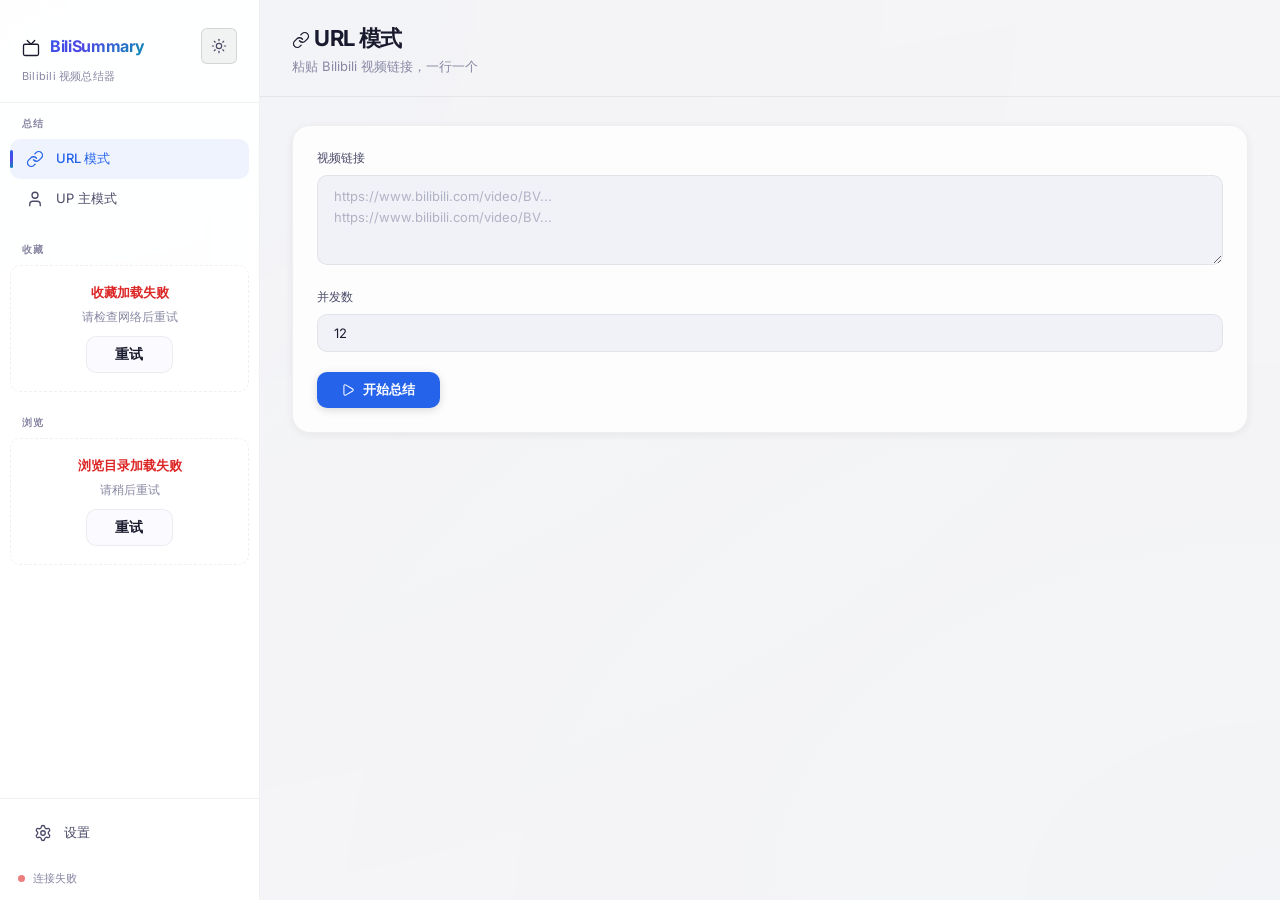
==== commit a17bd4eb: "feat: Android APK 打包支持 + DeepSeek V4 Pro + 移动端 UI - 添加 Kivy + WebView 壳作为 Android 入口 (main.py) - 添加 " ====
--- a/static/index.html
+++ b/static/index.html
@@ -12,6 +12,17 @@
 <body>
     <!-- Floating toast notifications -->
     <div id="toastContainer" class="toast-container"></div>
+
+    <!-- Mobile Top Bar -->
+    <div class="top-bar">
+        <span class="top-bar-title">BiliSummary</span>
+        <div class="top-bar-actions">
+            <button class="top-bar-btn" id="mobileThemeToggle" onclick="toggleTheme()" title="切换主题">
+                <i data-lucide="moon" class="lucide-icon" id="mobileThemeIcon"></i>
+            </button>
+        </div>
+    </div>
+
     <div class="app">
         <!-- Sidebar -->
         <aside class="sidebar">
@@ -47,20 +58,23 @@
                 </div>
             </nav>
             <div class="sidebar-footer">
-                <div class="nav-item" data-page="settings-page" style="margin-bottom:8px;">
+                <div class="nav-item nav-item-settings" data-page="settings-page">
                     <span class="icon"><i data-lucide="settings" class="lucide-icon"></i></span> 设置
                 </div>
                 <div class="status-row">
                     <span class="status-dot" id="statusDot"></span>
                     <span class="status-text" id="statusText">检查中...</span>
                 </div>
-                <button class="btn-footer" id="loginBtn" onclick="startLogin()" style="display:none;">
-                    <i data-lucide="key-round" class="lucide-icon" style="width:14px;height:14px;"></i> 登录
+                <button class="btn-footer is-hidden" id="loginBtn" onclick="startLogin()">
+                    <i data-lucide="key-round" class="lucide-icon icon-sm"></i> 登录
                 </button>
-                <button class="btn-footer btn-footer-danger" id="logoutBtn" onclick="doLogout()"
-                    style="display:none;">退出登录</button>
+                <button class="btn-footer btn-footer-danger is-hidden" id="logoutBtn" onclick="doLogout()">退出登录</button>
             </div>
         </aside>
+
+        <button class="gutter-back-btn" id="globalBackBtn" type="button" aria-label="返回列表" title="返回列表">
+            <i data-lucide="chevron-left" class="lucide-icon"></i>
+        </button>
 
         <!-- Main Content -->
         <main class="main">
@@ -84,13 +98,12 @@
                             </div>
                         </div>
                         <button class="btn btn-primary" id="urlSubmit" onclick="submitURL()">
-                            <i data-lucide="play" class="lucide-icon" style="width:14px;height:14px;"></i> 开始总结
+                            <i data-lucide="play" class="lucide-icon icon-sm"></i> 开始总结
                         </button>
                     </div>
                     <div class="progress-area" id="urlProgress">
                         <div class="card">
-                            <div class="card-title"><i data-lucide="bar-chart-3" class="lucide-icon"
-                                    style="width:15px;height:15px;"></i> 进度</div>
+                            <div class="card-title"><i data-lucide="bar-chart-3" class="lucide-icon icon-md"></i> 进度</div>
                             <div class="progress-bar-container">
                                 <div class="progress-bar" id="urlProgressBar"></div>
                             </div>
@@ -125,13 +138,12 @@
                             </div>
                         </div>
                         <button class="btn btn-primary" id="userSubmit" onclick="submitUser()">
-                            <i data-lucide="play" class="lucide-icon" style="width:14px;height:14px;"></i> 开始总结
+                            <i data-lucide="play" class="lucide-icon icon-sm"></i> 开始总结
                         </button>
                     </div>
                     <div class="progress-area" id="userProgress">
                         <div class="card">
-                            <div class="card-title"><i data-lucide="bar-chart-3" class="lucide-icon"
-                                    style="width:15px;height:15px;"></i> 进度</div>
+                            <div class="card-title"><i data-lucide="bar-chart-3" class="lucide-icon icon-md"></i> 进度</div>
                             <div class="progress-bar-container">
                                 <div class="progress-bar" id="userProgressBar"></div>
                             </div>
@@ -153,20 +165,21 @@
                         </div>
                         <div class="fav-view-toggle" id="favViewToggle">
                             <button class="fav-view-btn active" data-view="thumb" data-tip="缩略图视图" aria-label="缩略图视图" onclick="setFavViewMode('thumb', this)">
-                                <i data-lucide="layout-grid" class="lucide-icon" style="width:14px;height:14px;"></i>
+                                <i data-lucide="layout-grid" class="lucide-icon icon-sm"></i>
                                 <span class="visually-hidden">缩略图视图</span>
                             </button>
                             <button class="fav-view-btn" data-view="compact" data-tip="紧凑列表视图" aria-label="紧凑列表视图" onclick="setFavViewMode('compact', this)">
-                                <i data-lucide="list" class="lucide-icon" style="width:14px;height:14px;"></i>
+                                <i data-lucide="list" class="lucide-icon icon-sm"></i>
                                 <span class="visually-hidden">紧凑列表视图</span>
                             </button>
                         </div>
                     </div>
                 </div>
                 <div class="main-body">
+                    <div class="mobile-folder-picker" id="mobileFavPicker"></div>
                     <div class="video-grid" id="favVideoGrid"></div>
                     <div class="fav-auto-progress" id="favAutoProgress"></div>
-                    <div class="load-more-container" id="favLoadMore" style="display:none;">
+                    <div class="load-more-container is-hidden" id="favLoadMore">
                         <button class="btn btn-secondary" onclick="loadMoreFavoriteVideos()">加载更多</button>
                     </div>
                     <!-- Reading view -->
@@ -186,21 +199,22 @@
                     <div class="browse-header-row">
                         <div>
                             <h2 id="browseTitle"><i data-lucide="book-open" class="lucide-icon"></i> 浏览总结</h2>
-                            <p id="browseSubtitle">选择左侧分类查看</p>
+                            <p id="browseSubtitle">选择分类查看</p>
                         </div>
                         <div class="browse-view-toggle" id="browseViewToggle">
                             <button class="browse-view-btn active" data-view="thumb" data-tip="缩略图视图" aria-label="缩略图视图" onclick="setBrowseViewMode('thumb', this)">
-                                <i data-lucide="layout-grid" class="lucide-icon" style="width:14px;height:14px;"></i>
+                                <i data-lucide="layout-grid" class="lucide-icon icon-sm"></i>
                                 <span class="visually-hidden">缩略图视图</span>
                             </button>
                             <button class="browse-view-btn" data-view="compact" data-tip="紧凑列表视图" aria-label="紧凑列表视图" onclick="setBrowseViewMode('compact', this)">
-                                <i data-lucide="list" class="lucide-icon" style="width:14px;height:14px;"></i>
+                                <i data-lucide="list" class="lucide-icon icon-sm"></i>
                                 <span class="visually-hidden">紧凑列表视图</span>
                             </button>
                         </div>
                     </div>
                 </div>
                 <div class="main-body">
+                    <div class="mobile-category-picker" id="mobileBrowsePicker"></div>
                     <div id="browseList"></div>
                     <div class="reading-view reading-panel" id="readingView">
                         <div class="reading-header">
@@ -220,22 +234,18 @@
                 </div>
                 <div class="main-body">
                     <div class="card">
-                        <div class="card-title"><i data-lucide="key-round" class="lucide-icon"
-                                style="width:15px;height:15px;"></i> API 配置</div>
+                        <div class="card-title"><i data-lucide="key-round" class="lucide-icon icon-md"></i> API 配置</div>
                         <div class="form-group">
                             <label>API Base URL</label>
                             <input class="input" id="settingsBaseUrl"
-                                placeholder="https://open.bigmodel.cn/api/anthropic">
+                                placeholder="https://api.deepseek.com/anthropic">
                         </div>
                         <div class="form-group">
                             <label>API Token</label>
-                            <div style="display:flex;gap:8px;">
-                                <input class="input" id="settingsToken" type="password" placeholder="输入 API Token"
-                                    style="flex:1;">
-                                <button class="btn btn-secondary" onclick="toggleTokenVisibility()"
-                                    style="padding:6px 10px;font-size:12px;" id="toggleTokenBtn">
-                                    <i data-lucide="eye" class="lucide-icon" style="width:14px;height:14px;"
-                                        id="tokenEyeIcon"></i>
+                            <div class="settings-token-row">
+                                <input class="input settings-token-input" id="settingsToken" type="password" placeholder="输入 API Token">
+                                <button class="btn btn-secondary btn-secondary-compact" onclick="toggleTokenVisibility()" id="toggleTokenBtn">
+                                    <i data-lucide="eye" class="lucide-icon icon-sm" id="tokenEyeIcon"></i>
                                 </button>
                             </div>
                         </div>
@@ -243,23 +253,21 @@
                             <label>默认模型</label>
                             <input class="input" id="settingsModel" placeholder="手动输入模型名称，或从下方列表选择">
                         </div>
-                        <button class="btn btn-primary" onclick="saveSettings()" style="margin-top:8px;">
-                            <i data-lucide="save" class="lucide-icon" style="width:14px;height:14px;"></i> 保存配置
+                        <button class="btn btn-primary mt-2" onclick="saveSettings()">
+                            <i data-lucide="save" class="lucide-icon icon-sm"></i> 保存配置
                         </button>
-                        <div id="settingsSaveStatus" style="margin-top:8px;font-size:13px;"></div>
-                    </div>
-                    <div class="card" style="margin-top:16px;">
-                        <div style="display:flex;justify-content:space-between;align-items:center;">
-                            <div class="card-title" style="margin:0;"><i data-lucide="cpu" class="lucide-icon"
-                                    style="width:15px;height:15px;"></i> 可用模型</div>
-                            <button class="btn btn-secondary" onclick="loadModels()"
-                                style="padding:4px 12px;font-size:12px;">
-                                <i data-lucide="refresh-cw" class="lucide-icon" style="width:12px;height:12px;"></i>
+                        <div id="settingsSaveStatus" class="settings-save-status"></div>
+                    </div>
+                    <div class="card mt-4">
+                        <div class="card-header-inline">
+                            <div class="card-title card-title-tight"><i data-lucide="cpu" class="lucide-icon icon-md"></i> 可用模型</div>
+                            <button class="btn btn-secondary btn-secondary-xs" onclick="loadModels()">
+                                <i data-lucide="refresh-cw" class="lucide-icon icon-xs"></i>
                                 刷新列表
                             </button>
                         </div>
-                        <div id="modelList" style="margin-top:12px;">
-                            <p style="color:var(--text-muted);font-size:13px;">点击「刷新列表」获取可用模型</p>
+                        <div id="modelList" class="mt-3">
+                            <p class="text-muted-md">点击「刷新列表」获取可用模型</p>
                         </div>
                     </div>
                 </div>
@@ -283,6 +291,26 @@
         </div>
     </div>
 
+    <!-- Mobile Bottom Tab Bar -->
+    <nav class="bottom-tabs" id="bottomTabs">
+        <div class="tab-item active" data-page="url-page">
+            <span class="tab-icon"><i data-lucide="link" class="lucide-icon"></i></span>
+            <span class="tab-label">总结</span>
+        </div>
+        <div class="tab-item" data-page="fav-page">
+            <span class="tab-icon"><i data-lucide="star" class="lucide-icon"></i></span>
+            <span class="tab-label">收藏</span>
+        </div>
+        <div class="tab-item" data-page="browse-page">
+            <span class="tab-icon"><i data-lucide="book-open" class="lucide-icon"></i></span>
+            <span class="tab-label">浏览</span>
+        </div>
+        <div class="tab-item" data-page="settings-page">
+            <span class="tab-icon"><i data-lucide="settings" class="lucide-icon"></i></span>
+            <span class="tab-label">设置</span>
+        </div>
+    </nav>
+
     <script src="/static/app.js"></script>
     <script>
         // Initialize Lucide icons after DOM & app.js loaded
--- a/static/style.css
+++ b/static/style.css
@@ -32,17 +32,17 @@
     --duration-slow: 0.35s;
 
     /* ---- Background ---- */
-    --bg-base: #08080e;
-    --bg-sidebar: rgba(14, 14, 22, 0.92);
-    --bg-card: rgba(18, 18, 32, 0.72);
-    --bg-card-hover: rgba(24, 24, 42, 0.82);
-    --bg-input: rgba(16, 16, 30, 0.85);
-    --bg-elevated: rgba(28, 28, 48, 0.6);
+    --bg-base: #0B1220;
+    --bg-sidebar: rgba(15, 23, 42, 0.94);
+    --bg-card: rgba(20, 30, 52, 0.75);
+    --bg-card-hover: rgba(26, 38, 64, 0.85);
+    --bg-input: rgba(18, 26, 46, 0.88);
+    --bg-elevated: rgba(30, 42, 70, 0.65);
 
     /* ---- Borders ---- */
     --border: rgba(255, 255, 255, 0.05);
     --border-hover: rgba(255, 255, 255, 0.1);
-    --border-focus: rgba(251, 113, 133, 0.4);
+    --border-focus: rgba(59, 130, 246, 0.45);
     --focus-ring: 0 0 0 3px color-mix(in srgb, var(--accent) 22%, transparent);
     --hover: rgba(255, 255, 255, 0.05);
 
@@ -51,12 +51,12 @@
     --text-secondary: #9494b0;
     --text-muted: #5a5a72;
 
-    /* ---- Bilibili-inspired accent (pink→blue gradient) ---- */
-    --accent: #fb7185;
-    --accent-hover: #f472b6;
-    --accent-blue: #60a5fa;
-    --accent-glow: rgba(251, 113, 133, 0.18);
-    --accent-gradient: linear-gradient(135deg, #fb7185, #a78bfa, #60a5fa);
+    /* ---- Blue accent ---- */
+    --accent: #3B82F6;
+    --accent-hover: #60A5FA;
+    --accent-blue: #93BBFD;
+    --accent-glow: rgba(59, 130, 246, 0.15);
+    --accent-gradient: linear-gradient(135deg, #3B82F6, #6366F1, #06B6D4);
 
     /* ---- Semantic ---- */
     --success: #34d399;
@@ -72,8 +72,9 @@
 
     --shadow-sm: 0 2px 8px rgba(0, 0, 0, 0.4);
     --shadow-md: 0 8px 32px rgba(0, 0, 0, 0.5);
-    --shadow-glow: 0 0 40px rgba(251, 113, 133, 0.08);
+    --shadow-glow: 0 0 40px rgba(59, 130, 246, 0.08);
     --interactive-height: 36px;
+    --sidebar-width: 260px;
 
     /* ---- Log container ---- */
     --log-bg: rgba(0, 0, 0, 0.35);
@@ -91,7 +92,7 @@
 
     --border: rgba(0, 0, 0, 0.06);
     --border-hover: rgba(0, 0, 0, 0.12);
-    --border-focus: rgba(219, 39, 119, 0.4);
+    --border-focus: rgba(37, 99, 235, 0.4);
     --focus-ring: 0 0 0 3px color-mix(in srgb, var(--accent) 16%, transparent);
     --hover: rgba(0, 0, 0, 0.04);
 
@@ -99,10 +100,10 @@
     --text-secondary: #4a4a68;
     --text-muted: #8888a4;
 
-    --accent: #e11d48;
-    --accent-hover: #db2777;
-    --accent-glow: rgba(225, 29, 72, 0.08);
-    --accent-gradient: linear-gradient(135deg, #e11d48, #7c3aed, #2563eb);
+    --accent: #2563EB;
+    --accent-hover: #3B82F6;
+    --accent-glow: rgba(37, 99, 235, 0.08);
+    --accent-gradient: linear-gradient(135deg, #2563EB, #4F46E5, #0891B2);
 
     --success: #059669;
     --warning: #d97706;
@@ -111,7 +112,7 @@
 
     --shadow-sm: 0 2px 8px rgba(0, 0, 0, 0.06);
     --shadow-md: 0 8px 32px rgba(0, 0, 0, 0.1);
-    --shadow-glow: 0 0 40px rgba(225, 29, 72, 0.04);
+    --shadow-glow: 0 0 40px rgba(37, 99, 235, 0.04);
 
     --log-bg: rgba(0, 0, 0, 0.03);
     --log-border: rgba(0, 0, 0, 0.06);
@@ -150,6 +151,21 @@
     flex-shrink: 0;
 }
 
+.lucide-icon.icon-xs {
+    width: 12px;
+    height: 12px;
+}
+
+.lucide-icon.icon-sm {
+    width: 14px;
+    height: 14px;
+}
+
+.lucide-icon.icon-md {
+    width: 15px;
+    height: 15px;
+}
+
 /* ---- Ambient background glow ---- */
 body::before {
     content: '';
@@ -158,8 +174,8 @@
     left: -50%;
     width: 200%;
     height: 200%;
-    background: radial-gradient(ellipse at 25% 25%, rgba(251, 113, 133, 0.04) 0%, transparent 50%),
-        radial-gradient(ellipse at 75% 75%, rgba(96, 165, 250, 0.03) 0%, transparent 50%);
+    background: radial-gradient(ellipse at 25% 25%, rgba(59, 130, 246, 0.04) 0%, transparent 50%),
+        radial-gradient(ellipse at 75% 75%, rgba(6, 182, 212, 0.03) 0%, transparent 50%);
     pointer-events: none;
     z-index: 0;
     transition: opacity 0.3s ease;
@@ -226,14 +242,54 @@
 
 /* ===================== SIDEBAR ===================== */
 .sidebar {
-    width: 260px;
-    min-width: 260px;
+    width: var(--sidebar-width);
+    min-width: var(--sidebar-width);
     background: var(--bg-sidebar);
     border-right: 1px solid var(--border);
     display: flex;
     flex-direction: column;
     backdrop-filter: blur(20px) saturate(1.2);
     -webkit-app-region: drag;
+}
+
+.gutter-back-btn {
+    position: fixed;
+    left: calc(var(--sidebar-width) + var(--space-2));
+    top: 50%;
+    transform: translateY(-50%);
+    width: 30px;
+    height: 54px;
+    border: 1px solid var(--border);
+    border-radius: 999px;
+    background: color-mix(in srgb, var(--bg-elevated) 88%, transparent);
+    color: var(--text-secondary);
+    display: inline-flex;
+    align-items: center;
+    justify-content: center;
+    cursor: pointer;
+    box-shadow: var(--shadow-sm);
+    backdrop-filter: blur(10px);
+    transition: all var(--duration-fast) var(--ease-standard);
+    z-index: 40;
+    opacity: 0;
+    pointer-events: none;
+}
+
+.gutter-back-btn .lucide-icon {
+    width: 16px;
+    height: 16px;
+}
+
+.gutter-back-btn.active {
+    opacity: 1;
+    pointer-events: auto;
+}
+
+.gutter-back-btn:hover {
+    color: var(--accent);
+    border-color: var(--accent);
+    transform: translateY(-50%) translateX(2px);
+    box-shadow: 0 0 14px var(--accent-glow);
 }
 
 .sidebar-header {
@@ -341,7 +397,8 @@
     padding: 10px 14px;
     border-radius: var(--radius-sm);
     cursor: pointer;
-    font-size: 13px;
+    font-size: var(--text-md);
+    font-weight: 400;
     color: var(--text-secondary);
     transition: all var(--duration-fast) var(--ease-standard);
     -webkit-app-region: no-drag;
@@ -351,11 +408,38 @@
 .nav-parent:hover {
     background: var(--hover);
     color: var(--text-primary);
+    transform: translateX(2px);
+}
+
+.nav-parent.active {
+    background: var(--accent-glow);
+    color: var(--accent);
+    font-weight: 500;
+    position: relative;
+}
+
+.nav-parent.active::before {
+    content: '';
+    position: absolute;
+    left: 0;
+    top: 50%;
+    transform: translateY(-50%);
+    width: 3px;
+    height: 18px;
+    background: var(--accent-gradient);
+    border-radius: 2px;
+}
+
+.nav-parent .icon {
+    width: 22px;
+    display: inline-flex;
+    align-items: center;
+    justify-content: center;
 }
 
 .nav-parent .label {
     flex: 1;
-    font-weight: 450;
+    font-weight: inherit;
 }
 
 .nav-parent .count {
@@ -507,6 +591,14 @@
     align-items: center;
     justify-content: center;
     gap: 6px;
+}
+
+.nav-item-settings {
+    margin-bottom: var(--space-2);
+}
+
+.is-hidden {
+    display: none;
 }
 
 .btn-footer:hover {
@@ -1132,7 +1224,7 @@
 .fav-view-btn.active {
     background: var(--accent-glow);
     color: var(--accent);
-    box-shadow: inset 0 0 0 1px rgba(251, 113, 133, 0.28);
+    box-shadow: inset 0 0 0 1px rgba(59, 130, 246, 0.28);
 }
 
 .browse-view-btn::after,
@@ -1550,7 +1642,7 @@
 .reading-content a {
     color: var(--accent);
     text-decoration: none;
-    border-bottom: 1px solid rgba(251, 113, 133, 0.3);
+    border-bottom: 1px solid rgba(59, 130, 246, 0.3);
     transition: all 0.2s ease;
     cursor: pointer;
 }
@@ -1860,6 +1952,18 @@
     transition: all var(--duration-fast) var(--ease-standard);
 }
 
+.btn-secondary-compact {
+    min-height: var(--interactive-height);
+    padding: 6px 10px;
+    font-size: var(--text-sm);
+}
+
+.btn-secondary-xs {
+    min-height: 28px;
+    padding: 4px 12px;
+    font-size: var(--text-sm);
+}
+
 .btn-secondary:hover {
     background: var(--bg-card-hover);
     border-color: var(--border-hover);
@@ -1869,6 +1973,23 @@
     margin-top: 12px;
     font-size: 12px;
     color: var(--text-secondary);
+}
+
+.text-success {
+    color: var(--success);
+}
+
+.text-warning {
+    color: var(--warning);
+}
+
+.text-error {
+    color: var(--error);
+}
+
+.text-muted-md {
+    color: var(--text-muted);
+    font-size: var(--text-md);
 }
 
 .fav-auto-progress .mini-log {
@@ -1888,21 +2009,25 @@
 
 /* Sidebar favorites folder items */
 .fav-folder-item {
-    padding: 6px 12px;
+    position: relative;
+    padding: 10px 14px;
     margin: 2px 0;
-    border-radius: var(--radius-xs);
+    border-radius: var(--radius-sm);
     cursor: pointer;
-    font-size: 13px;
+    font-size: var(--text-md);
     color: var(--text-secondary);
     display: flex;
     align-items: center;
+    gap: 10px;
     justify-content: space-between;
     transition: all var(--duration-fast) var(--ease-standard);
+    -webkit-app-region: no-drag;
 }
 
 .fav-folder-item:hover {
     background: var(--hover);
     color: var(--text-primary);
+    transform: translateX(2px);
 }
 
 .fav-folder-item.active {
@@ -1911,17 +2036,49 @@
     font-weight: 500;
 }
 
+.fav-folder-item.active::before {
+    content: '';
+    position: absolute;
+    left: 0;
+    top: 50%;
+    transform: translateY(-50%);
+    width: 3px;
+    height: 18px;
+    background: var(--accent-gradient);
+    border-radius: 2px;
+}
+
 .fav-folder-item .folder-name {
+    display: inline-flex;
+    align-items: center;
+    gap: 8px;
     overflow: hidden;
     text-overflow: ellipsis;
     white-space: nowrap;
     flex: 1;
 }
 
+.fav-folder-item .folder-name .lucide-icon {
+    width: 22px;
+    height: 16px;
+    display: inline-flex;
+    align-items: center;
+    justify-content: center;
+    color: var(--text-muted);
+}
+
+.fav-folder-item.active .folder-name .lucide-icon {
+    color: var(--accent);
+}
+
 .fav-folder-item .folder-count {
-    font-size: 11px;
-    color: var(--text-muted);
-    margin-left: 8px;
+    font-size: 10px;
+    font-weight: 500;
+    background: rgba(255, 255, 255, 0.06);
+    padding: 2px 7px;
+    border-radius: 10px;
+    color: var(--text-muted);
+    margin-left: 6px;
     flex-shrink: 0;
 }
 
@@ -1935,29 +2092,43 @@
 
 /* Collapsible folder list */
 .fav-folder-toggle {
-    padding: 5px 12px;
-    font-size: 12px;
-    color: var(--text-muted);
+    padding: 10px 14px;
+    font-size: var(--text-md);
+    font-weight: 400;
+    color: var(--text-secondary);
     cursor: pointer;
     display: flex;
     align-items: center;
-    gap: 6px;
-    transition: color 0.2s;
+    gap: 10px;
+    border-radius: var(--radius-sm);
+    transition: all var(--duration-fast) var(--ease-standard);
+    -webkit-app-region: no-drag;
 }
 
 .fav-folder-toggle:hover {
-    color: var(--text-secondary);
+    color: var(--text-primary);
+    background: var(--hover);
+    transform: translateX(2px);
 }
 
 .fav-folder-toggle .toggle-arrow {
-    font-size: 10px;
-    transition: transform 0.2s;
+    width: 22px;
+    display: inline-flex;
+    align-items: center;
+    justify-content: center;
+    color: var(--text-muted);
+    transition: transform var(--duration-fast) var(--ease-standard);
+}
+
+.fav-folder-toggle.expanded .toggle-arrow {
+    transform: rotate(90deg);
 }
 
 .fav-folder-list {
+    padding-left: 20px;
     overflow: hidden;
     max-height: 500px;
-    transition: max-height 0.3s ease;
+    transition: max-height var(--duration-normal) var(--ease-standard);
 }
 
 .fav-folder-list.collapsed {
@@ -1976,6 +2147,46 @@
     cursor: pointer;
     transition: all 0.15s ease;
     position: relative;
+}
+
+.settings-token-row {
+    display: flex;
+    gap: var(--space-2);
+}
+
+.settings-token-input {
+    flex: 1;
+}
+
+.settings-save-status {
+    margin-top: var(--space-2);
+    font-size: var(--text-md);
+}
+
+.card-header-inline {
+    display: flex;
+    justify-content: space-between;
+    align-items: center;
+}
+
+.card-title-tight {
+    margin-bottom: 0;
+}
+
+.mt-2 {
+    margin-top: var(--space-2);
+}
+
+.mt-3 {
+    margin-top: var(--space-3);
+}
+
+.mt-4 {
+    margin-top: var(--space-4);
+}
+
+.pt-3 {
+    padding-top: var(--space-3);
 }
 
 .model-item:hover {
@@ -2150,3 +2361,576 @@
         scroll-behavior: auto !important;
     }
 }
+
+/* =============================================
+   Mobile: Bottom Tab Bar + Responsive Layout
+   ============================================= */
+@media (max-width: 767px) {
+    :root {
+        --interactive-height: 48px;
+    }
+
+    body {
+        overflow-y: auto;
+        height: auto;
+        min-height: 100dvh;
+        padding-bottom: calc(72px + env(safe-area-inset-bottom, 0px));
+    }
+
+    .app {
+        flex-direction: column;
+        height: auto;
+        min-height: 100dvh;
+    }
+
+    /* ---- Hide sidebar on mobile ---- */
+    .sidebar {
+        display: none;
+    }
+
+    /* ---- Hide gutter back button on mobile ---- */
+    .gutter-back-btn {
+        display: none !important;
+    }
+
+    /* ---- Main content full width ---- */
+    .main {
+        width: 100%;
+        flex: 1;
+    }
+
+    .main-header {
+        padding: var(--space-4) var(--space-4) var(--space-3);
+    }
+
+    .main-header h2 {
+        font-size: var(--text-xl);
+    }
+
+    .main-body {
+        padding: var(--space-3) var(--space-3);
+    }
+
+    /* ---- Pages: allow scrolling ---- */
+    .page {
+        overflow-y: visible;
+    }
+
+    .page.active {
+        flex: 1 0 auto;
+    }
+
+    /* ---- Cards: reduce padding ---- */
+    .card {
+        padding: var(--space-4);
+        margin-bottom: var(--space-3);
+        border-radius: var(--radius-md);
+    }
+
+    /* ---- Input: prevent iOS zoom on focus ---- */
+    .input,
+    textarea {
+        font-size: 16px;
+        padding: 12px var(--space-4);
+    }
+
+    textarea {
+        min-height: 120px;
+    }
+
+    .input-row {
+        flex-direction: column;
+        gap: var(--space-2);
+    }
+
+    /* ---- Buttons: touch-friendly ---- */
+    .btn {
+        min-height: 48px;
+        font-size: var(--text-lg);
+        border-radius: var(--radius-sm);
+    }
+
+    .btn-primary {
+        width: 100%;
+    }
+
+    .btn-secondary {
+        min-height: 44px;
+    }
+
+    .btn-footer {
+        min-height: 44px;
+    }
+
+    /* ---- Form ---- */
+    .form-group label {
+        font-size: var(--text-md);
+    }
+
+    /* ---- Bottom Tab Bar ---- */
+    .bottom-tabs {
+        display: flex;
+        position: fixed;
+        bottom: 0;
+        left: 0;
+        right: 0;
+        z-index: 100;
+        background: var(--bg-sidebar);
+        border-top: 1px solid var(--border);
+        backdrop-filter: blur(20px) saturate(1.2);
+        padding-bottom: env(safe-area-inset-bottom, 0px);
+    }
+
+    .tab-item {
+        flex: 1;
+        display: flex;
+        flex-direction: column;
+        align-items: center;
+        justify-content: center;
+        gap: 2px;
+        padding: 8px 4px calc(8px + env(safe-area-inset-bottom, 0px));
+        cursor: pointer;
+        color: var(--text-muted);
+        font-size: 10px;
+        font-weight: 500;
+        transition: all var(--duration-fast) var(--ease-standard);
+        -webkit-tap-highlight-color: transparent;
+        user-select: none;
+    }
+
+    .tab-item.active {
+        color: var(--accent);
+    }
+
+    .tab-item .tab-icon {
+        width: 22px;
+        height: 22px;
+        display: flex;
+        align-items: center;
+        justify-content: center;
+    }
+
+    .tab-item .tab-icon .lucide-icon {
+        width: 20px;
+        height: 20px;
+    }
+
+    .tab-item .tab-label {
+        font-size: 10px;
+        letter-spacing: 0.02em;
+    }
+
+    /* ---- Top bar (mobile) ---- */
+    .top-bar {
+        display: flex;
+        align-items: center;
+        justify-content: space-between;
+        padding: var(--space-3) var(--space-4);
+        background: var(--bg-sidebar);
+        border-bottom: 1px solid var(--border);
+        backdrop-filter: blur(20px) saturate(1.2);
+        position: sticky;
+        top: 0;
+        z-index: 50;
+    }
+
+    .top-bar-title {
+        font-size: var(--text-lg);
+        font-weight: 700;
+        letter-spacing: -0.02em;
+        background: var(--accent-gradient);
+        -webkit-background-clip: text;
+        -webkit-text-fill-color: transparent;
+        background-clip: text;
+    }
+
+    .top-bar-actions {
+        display: flex;
+        align-items: center;
+        gap: var(--space-2);
+    }
+
+    .top-bar-btn {
+        width: 36px;
+        height: 36px;
+        border: 1px solid var(--border-hover);
+        border-radius: var(--radius-xs);
+        background: var(--bg-elevated);
+        cursor: pointer;
+        display: flex;
+        align-items: center;
+        justify-content: center;
+        color: var(--text-secondary);
+        transition: all var(--duration-fast) var(--ease-standard);
+    }
+
+    .top-bar-btn:hover {
+        border-color: var(--accent);
+        color: var(--accent);
+    }
+
+    .top-bar-btn .lucide-icon {
+        width: 16px;
+        height: 16px;
+    }
+
+    /* ---- Video grid: 2 columns on mobile ---- */
+    .video-grid,
+    .browse-grid {
+        grid-template-columns: repeat(2, 1fr);
+        gap: var(--space-2);
+    }
+
+    /* ---- Browse compact list ---- */
+    .browse-compact-item {
+        padding: var(--space-2);
+    }
+
+    .browse-compact-cover {
+        width: 64px;
+        height: 40px;
+        border-radius: 6px;
+    }
+
+    .browse-compact-title {
+        font-size: 12px;
+    }
+
+    /* ---- Reading view ---- */
+    .reading-panel {
+        padding: var(--space-4);
+        border-radius: var(--radius-sm);
+    }
+
+    .reading-content {
+        font-size: 15px;
+        line-height: 1.8;
+        max-width: 100%;
+    }
+
+    .reading-content h1 {
+        font-size: 20px;
+    }
+
+    .reading-content h2 {
+        font-size: 16px;
+        margin-top: 22px;
+        margin-bottom: 10px;
+    }
+
+    .reading-content h3 {
+        font-size: 14px;
+    }
+
+    .reading-content p {
+        margin-bottom: 12px;
+    }
+
+    .reading-view .back-btn {
+        margin-bottom: 12px;
+    }
+
+    /* ---- Reading actions stack vertically ---- */
+    .reading-actions {
+        flex-wrap: wrap;
+        gap: 6px;
+    }
+
+    .action-btn {
+        font-size: var(--text-xs);
+        min-height: 32px;
+        padding: 4px 10px;
+    }
+
+    /* ---- Modal: full-width on mobile ---- */
+    .modal {
+        width: calc(100vw - 32px);
+        max-width: 400px;
+    }
+
+    .qr-container {
+        width: 180px;
+        height: 180px;
+    }
+
+    /* ---- Toast: narrower on mobile ---- */
+    .toast {
+        min-width: unset;
+        max-width: calc(100vw - 32px);
+        right: 8px;
+    }
+
+    /* ---- Result cards ---- */
+    .result-card-header {
+        padding: 12px 16px;
+        gap: 8px;
+    }
+
+    .result-card-body {
+        padding: 0 16px 16px;
+    }
+
+    /* ---- Settings page ---- */
+    .settings-token-row {
+        flex-direction: column;
+    }
+
+    .model-item {
+        padding: 12px;
+    }
+
+    /* ---- Favorites header row ---- */
+    .fav-header-row,
+    .browse-header-row {
+        flex-direction: column;
+        gap: var(--space-2);
+    }
+
+    /* ---- Bottom tabs navbar ---- */
+    .main-header {
+        padding-bottom: var(--space-2);
+    }
+
+    /* ---- Log container ---- */
+    .log-container {
+        max-height: 200px;
+        font-size: 10.5px;
+        padding: 10px 14px;
+    }
+
+    /* ---- Progress stats ---- */
+    .progress-stats {
+        flex-wrap: wrap;
+        gap: 10px;
+    }
+
+    /* ---- Card hover: disable translate on mobile ---- */
+    .card:hover {
+        transform: none;
+    }
+
+    .video-card:hover {
+        transform: none;
+    }
+
+    .browse-thumb-card:hover {
+        transform: none;
+    }
+
+    .browse-thumb-card:hover .browse-cover-wrapper img {
+        transform: none;
+    }
+
+    .video-card:hover .cover-wrapper img {
+        transform: none;
+    }
+
+    .browse-compact-item:hover {
+        transform: none;
+    }
+
+    .summary-item:hover {
+        transform: none;
+    }
+
+    /* ---- Sidebar footer (login area) - mobile fallback when sidebar hidden ---- */
+    .mobile-login-area {
+        display: flex;
+        align-items: center;
+        gap: var(--space-2);
+        padding: var(--space-3) 0;
+    }
+
+    .mobile-status-row {
+        display: flex;
+        align-items: center;
+        gap: 6px;
+        font-size: var(--text-sm);
+        color: var(--text-muted);
+    }
+
+    .mobile-status-dot {
+        width: 7px;
+        height: 7px;
+        border-radius: 50%;
+        flex-shrink: 0;
+    }
+
+    .mobile-status-dot.online {
+        background: var(--success);
+    }
+
+    .mobile-status-dot.offline {
+        background: var(--error);
+        opacity: 0.6;
+    }
+
+    .mobile-login-btn {
+        margin-left: auto;
+        padding: 6px 12px;
+        border: 1px solid var(--border);
+        border-radius: var(--radius-xs);
+        background: var(--bg-elevated);
+        color: var(--text-secondary);
+        font-family: inherit;
+        font-size: var(--text-sm);
+        cursor: pointer;
+        min-height: 36px;
+    }
+
+    /* ---- Favorites: auto-progress area ---- */
+    .fav-auto-progress {
+        padding: var(--space-3);
+        background: var(--bg-card);
+        border: 1px solid var(--border);
+        border-radius: var(--radius-sm);
+    }
+
+    .fav-auto-progress .mini-log {
+        max-height: 150px;
+        font-size: 11px;
+    }
+
+    /* ---- Model list on settings page ---- */
+    .model-item {
+        padding: 14px 12px;
+    }
+
+    .model-name {
+        font-size: 14px;
+    }
+
+    /* ---- Ensure video card detail text is readable on mobile ---- */
+    .video-card .card-info {
+        padding: 4px 6px 6px;
+    }
+
+    .video-card .card-title {
+        font-size: 11px;
+    }
+
+    .video-card .card-meta {
+        font-size: 10px;
+    }
+}
+
+/* ---- Mobile reading page: full-width with safe margins ---- */
+@media (max-width: 767px) {
+    .reading-view {
+        position: fixed;
+        top: 0;
+        left: 0;
+        right: 0;
+        bottom: 0;
+        z-index: 90;
+        background: var(--bg-base);
+        overflow-y: auto;
+        padding: 0;
+    }
+
+    .reading-view .reading-panel {
+        border: none;
+        border-radius: 0;
+        min-height: 100dvh;
+        padding: var(--space-4) var(--space-4) 100px;
+    }
+}
+
+/* ---- Desktop: hide mobile-only elements ---- */
+@media (min-width: 768px) {
+    .bottom-tabs {
+        display: none;
+    }
+
+    .top-bar {
+        display: none;
+    }
+
+    .mobile-category-picker,
+    .mobile-folder-picker {
+        display: none;
+    }
+}
+
+/* ---- Mobile: Category Picker (Browse page) ---- */
+.mobile-category-picker {
+    display: none;
+}
+
+@media (max-width: 767px) {
+    .mobile-category-picker {
+        display: block;
+        margin-bottom: var(--space-3);
+    }
+
+    .mobile-category-chips {
+        display: flex;
+        flex-wrap: wrap;
+        gap: var(--space-2);
+    }
+
+    .mobile-category-chip {
+        padding: 8px 14px;
+        border: 1px solid var(--border);
+        border-radius: 999px;
+        font-size: var(--text-md);
+        color: var(--text-secondary);
+        cursor: pointer;
+        background: var(--bg-elevated);
+        transition: all var(--duration-fast) var(--ease-standard);
+        white-space: nowrap;
+        user-select: none;
+        -webkit-tap-highlight-color: transparent;
+    }
+
+    .mobile-category-chip:hover,
+    .mobile-category-chip:active {
+        border-color: var(--accent);
+        color: var(--accent);
+        background: var(--accent-glow);
+    }
+
+    .mobile-category-chip.active {
+        border-color: var(--accent);
+        color: var(--accent);
+        background: var(--accent-glow);
+        font-weight: 600;
+    }
+
+    .mobile-category-chip .chip-count {
+        font-size: 10px;
+        opacity: 0.7;
+        margin-left: 4px;
+    }
+
+    /* ---- Mobile: Folder Picker (Favorites page) ---- */
+    .mobile-folder-picker {
+        display: block;
+        margin-bottom: var(--space-3);
+    }
+
+    .mobile-folder-select {
+        width: 100%;
+        min-height: 44px;
+        padding: 10px 14px;
+        background: var(--bg-input);
+        border: 1px solid var(--border);
+        border-radius: var(--radius-sm);
+        color: var(--text-primary);
+        font-family: inherit;
+        font-size: 16px;
+        appearance: none;
+        -webkit-appearance: none;
+        background-image: url("data:image/svg+xml,%3Csvg xmlns='http://www.w3.org/2000/svg' width='12' height='12' viewBox='0 0 24 24' fill='none' stroke='%239494b0' stroke-width='2'%3E%3Cpolyline points='6 9 12 15 18 9'%3E%3C/polyline%3E%3C/svg%3E");
+        background-repeat: no-repeat;
+        background-position: right 14px center;
+        padding-right: 36px;
+        transition: border-color var(--duration-fast);
+    }
+
+    .mobile-folder-select:focus {
+        border-color: var(--border-focus);
+        box-shadow: var(--focus-ring);
+        outline: none;
+    }
+}
